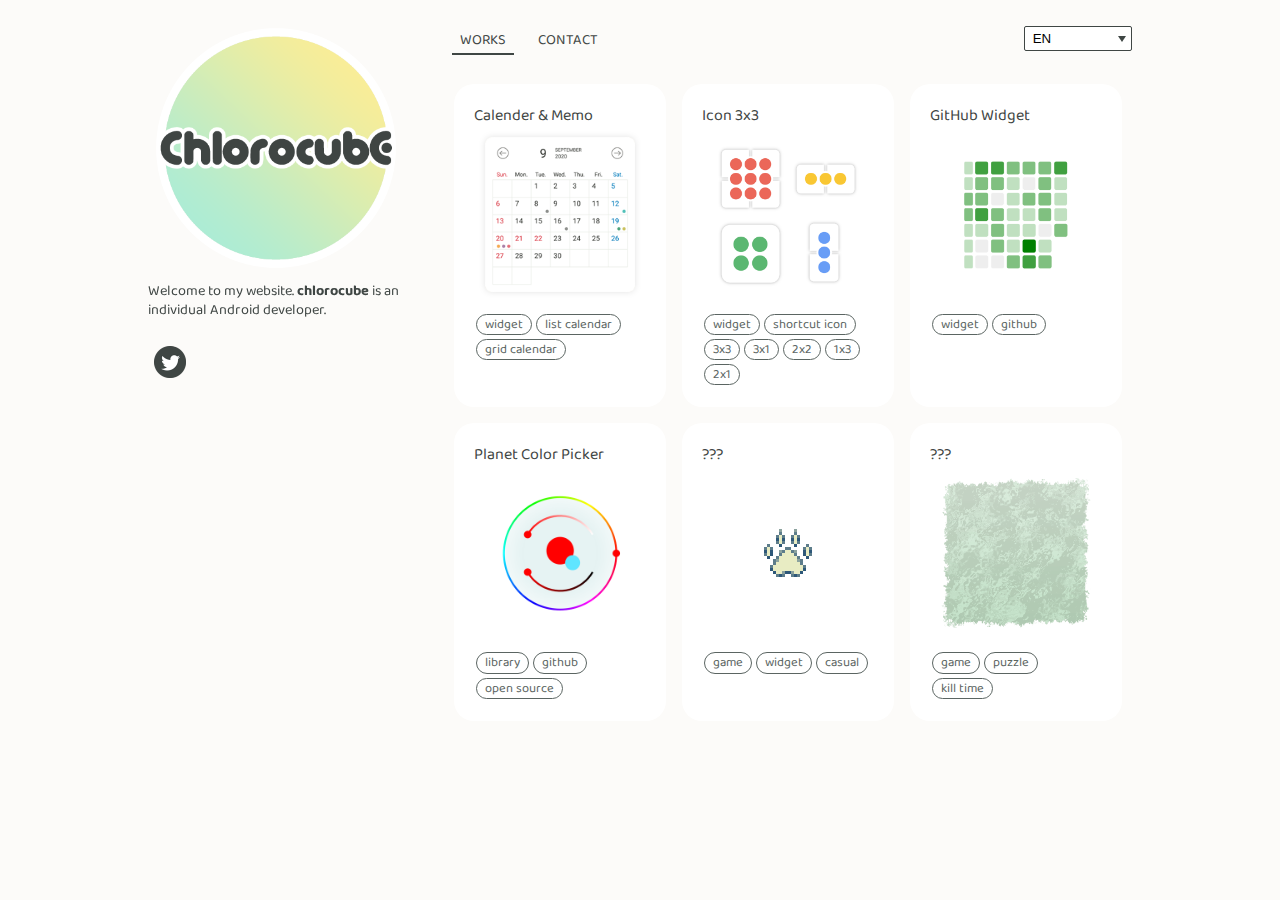
==== index.html @ 5c236d98 "[update] index.html, js" ====
<!DOCTYPE HTML>
<html>

<head>
    <meta http-equiv="content-type" content="text/html; charset=utf-8">
    <meta http-equiv="content-style-type" content="text/css">
    <meta http-equiv="content-script-type" content="text/javascript">
    <meta name="viewport" content="width=device-width,initial-scale=1">
    <meta name="author" content="chlorocube">
    <link rel="stylesheet" href="css/slick.css">
    <link rel="stylesheet" href="css/slick-theme.css">
    <link rel="stylesheet" href="css/common.css">
    <title>chlorocube</title>
</head>

<body>
    <div id="root">
        <header>
            <img id="logo" src="img/logo_green.png" alt="chlorocube">
            <p id="introduction"><noscript>Please enable JavaScript. It looks like your JavaScript is
                    disabled.</noscript></p>
            <p></p>
            <br>
            <a href="https://twitter.com/chlorocube"><img class="common-sns-icon" src="img/twitter.png"></a>
        </header>
        <div id="contents">
            <nav>
                <div id="menu">
                    <div tabindex="0" onclick="clickMenu(0)">
                        <p>WORKS</p>
                    </div>
                    <div tabindex="0" onclick="clickMenu(1)">
                        <p>CONTACT</p>
                    </div>
                </div>
                <div id="select-lang">
                    <select required>
                        <option value="0">&nbsp;EN</option>
                        <option value="1">&nbsp;JP</option>
                    </select>
                </div>
            </nav>
            <br>
            <div id="contents-header">
                <div class="common-button-close" onclick="clickMenu(0)">
                    <img src="img/close-button.png">
                </div>
                <p class="title"></p>
            </div>
            <div class="contents-main" id="works">
                <div class="contents-app" onclick="clickAppMenu(0)">
                    <div class="thumbnail">
                        <img class="shadow" src="img/calendar_memo_white_204.png">
                        <img src="img/calendar_memo_black_204.png">
                    </div>
                </div>
                <div class="contents-app" onclick="clickAppMenu(1)">
                    <div class="thumbnail">
                        <img src="img/icon3x3.png">
                    </div>
                </div>
                <div class="contents-app" onclick="clickAppMenu(2)">
                    <div class="thumbnail">
                        <img src="img/contributions.png">
                    </div>
                </div>
                <div class="contents-app" onclick="clickAppMenu(3)">
                    <div class="thumbnail">
                        <img src="img/red.png">
                        <img src="img/blue.png">
                    </div>
                </div>
                <div class="contents-app under-development">
                    <div class="thumbnail">
                        <img src="img/step.png">
                    </div>
                </div>
                <div class="contents-app under-development">
                    <div class="thumbnail">
                        <div id="snow"></div>
                    </div>
                </div>
            </div>
            <div class="contents-main" id="contact">
                <div id="mail">
                    <img src="img/mail.png">
                    <div>
                        <p>chlorocube@gmail.com</p>
                    </div>
                </div>
                <br>
                <p></p>
                <p>* I always read every email.</p>
                <p>* Please note that I may not be able to reply depending on the content of email.</p>
            </div>
            <div class="contents-app-page">
                <div id="calendar-and-memo">
                    <div>
                        <p class="label">WHITE ver.</p>
                        <div class="thumbnail">
                            <div><img class="shadow" src="img/calendar_memo_white_204.png"></div>
                            <div><img class="shadow" src="img/calendar_memo_white_list_204.png"></div>
                            <div><img class="shadow" src="img/calendar_memo_white_edit_204.png"></div>
                        </div>
                        <p class="description">* black text & light background</p>
                        <div class="guide">
                            <a
                                href="https://play.google.com/store/apps/details?id=jp.co.chlorocube.simpleschedulewidget">
                                <img class="common-google-play-badge" src="img/google-play-badge.png"
                                    alt="Get it on Google Play" />
                            </a>
                        </div>
                        <div class="feature-header">
                            <p>FEATURE...</p>
                        </div>
                        <div class="feature-contents-calendar">
                        </div>
                    </div>
                    <div>
                        <p class="label">or</p>
                    </div>
                    <div>
                        <p class="label">BLACK ver.</p>
                        <div class="thumbnail">
                            <div><img src="img/calendar_memo_black_204.png"></div>
                            <div><img src="img/calendar_memo_black_list_204.png"></div>
                            <div><img src="img/calendar_memo_black_edit_204.png"></div>
                        </div>
                        <p class="description">* white text & dark background</p>
                        <div class="guide">
                            <button class="common-button" onclick="downloadCanedarAndMemoBlack()">DOWNLOAD
                                APK</button>
                        </div>
                    </div>
                </div>
                <div id="calendar-and-memo">
                    <div>
                        <div class="update-history-header">
                            <p>UPDATE HISTORY...</p>
                        </div>
                        <div class="update-history-contents">
                        </div>
                    </div>
                    <div></div>
                    <div>
                        <div class="update-history-header">
                            <p>UPDATE HISTORY...</p>
                        </div>
                        <div class="update-history-contents">
                        </div>
                    </div>
                </div>
            </div>
            <div class="contents-app-page">
                <div id="icon3x3">
                    <p>writing...</p>
                    <div class="guide">
                        <a href="https://play.google.com/store/apps/details?id=jp.co.chlorocube.icon3x3space2x2">
                            <img class="common-google-play-badge" src="img/google-play-badge.png"
                                alt="Get it on Google Play" />
                        </a>
                    </div>
                </div>
            </div>
            <div class="contents-app-page">
                <div id="github-contributions">
                    <div><img src="img/github_widget.png"></div>
                    <br>
                    <div class="feature-contents">
                    </div>
                    <br>
                    <div class="guide">
                        <a href="https://play.google.com/store/apps/details?id=jp.co.chlorocube.githubcontributions">
                            <img class="common-google-play-badge" src="img/google-play-badge.png"
                                alt="Get it on Google Play" />
                        </a>
                    </div>
                </div>
            </div>
            <div class="contents-app-page">
                <div id="planet-color-picker">
                    <p>Color picker library for Android.</p>
                    <p>It's a simple, cool, cute and material-like design.</p>
                    <br>
                    <br>
                    <p class="label">Library</p>
                    <br>
                    <a href="https://github.com/chlorocube/PlanetColorPicker">github</a><br>
                    <br>
                    <br>
                    <p class="label">Demo App</p>
                    <div class="guide">
                        <a
                            href="https://play.google.com/store/apps/details?id=jp.co.chlorocube.planetcolorpickersample">
                            <img class="common-google-play-badge" src="img/google-play-badge.png"
                                alt="Get it on Google Play" />
                        </a>
                    </div>
                    <div class="update-history-header">
                        <p>UPDATE HISTORY...</p>
                    </div>
                    <div class="update-history-contents">
                    </div>
                </div>
            </div>
            <br>
            <div class="common-button-to-top">
                <p>top</p>
            </div>
        </div>
    </div>
</body>

<script src="https://ajax.googleapis.com/ajax/libs/jquery/3.4.1/jquery.min.js"></script>
<script src="js/slick.js"></script>
<script src="js/common.js"></script>
<script>
    initLanguage();
    generatePageWorks();
    generateIntroduction();
    generateStoreLink();
    clickMenu(0);
    startThumbnailFade();
    startThumbnailSnow();
    initToTopButton();
    generateDocuments();

    $('#select-lang').find('select').change(function () {
        selectLanguage = $('option:selected').val();
        generateIntroduction();
        generateStoreLink();
        generateDocuments();
    })
</script>

</html>
---- css/common.css ----
﻿@import url("https://fonts.googleapis.com/css?family=Baloo+2|Caveat|Cabin+Sketch&display=swap");html{overflow-y:scroll}body{height:100%;font-family:'Baloo 2', 'Meiryo UI', 'ヒラギノ角ゴ Pro W3', 'ヒラギノ角ゴ W3', sans-serif;font-size:0.9rem;line-height:1.2rem;color:#3f4644;background:#fcfbf9}a{color:#5b6562;font-size:1rem}a:hover{color:#59c7a6}*{margin:0;outline:none}::selection,::-moz-selection{color:#fff;background:#e2e0ca}.common-button{font-weight:bold;color:#3f4644;background:#fff;border:1px solid #3f4644;border-radius:24px;padding:11px 16px;margin-bottom:8px}.common-button:hover{cursor:pointer;transform:translateY(-1px)}.common-button-close{display:flex;align-items:center;width:42px;height:42px;border-radius:50%;background:#fff}.common-button-close img{width:42px}.common-button-close:hover{cursor:pointer;transform:translateY(-1px)}.common-button-to-top{position:fixed;width:42px;height:42px;right:24px;bottom:24px;background-color:rgba(255,255,255,0.7);border:1px solid #3f4644;border-radius:50%}.common-button-to-top p{position:absolute;top:50%;left:50%;transform:translate(-50%, -50%)}.common-button-to-top:hover{cursor:pointer;transform:translateY(-1px)}.common-google-play-badge{position:relative;width:150px}.common-google-play-badge:hover{transform:translateY(-1px)}.common-sns-icon{position:relative;width:32px;padding:6px}.common-sns-icon:hover{transform:translateY(-1px)}#logo{position:relative;width:256px}@media screen and (min-width: 1024px){#root{width:1024px;margin:0 auto;display:flex}header{position:fixed;width:256px;padding:20px}#contents{position:relative;left:296px;width:728px;padding:20px;box-sizing:border-box}}@media screen and (max-width: 1023px){#root{width:728px;margin:0 auto}header{width:728px;padding:20px;box-sizing:border-box}#contents{position:relative;width:728px;padding:20px;box-sizing:border-box}}@media screen and (max-width: 727px){#root{width:inherit;margin:0 auto}header{width:inherit;padding:20px;box-sizing:border-box}header #logo{width:192px}#contents{position:relative;width:inherit;padding:20px;box-sizing:border-box}}nav{display:flex;justify-content:space-between}#contents-header{display:flex;align-items:center;padding-bottom:8px}#contents-header .title{font-size:1rem;padding-left:16px}#menu{display:flex;align-items:center}#menu div{margin:8px;padding:3px 8px;border-bottom:2px solid transparent}#menu div:hover{cursor:pointer;border-bottom:2px dotted #3f4644}#menu .menu-selected{cursor:default !important;border-bottom:2px solid #3f4644 !important}#select-lang{position:relative;top:6px;width:108px}#select-lang select{width:100%;padding:4px;background:#fff;border:1px solid #3f4644;border-radius:2px;-webkit-appearance:none;appearance:none}#select-lang::after{position:absolute;top:10px;right:6px;width:0;height:0;content:"";border-left:4px solid transparent;border-right:4px solid transparent;border-top:6px solid #3f4644;pointer-events:none}.contents-main{margin:2px}#works{display:flex;flex-wrap:wrap}#contact{background:#fff;border-radius:20px;padding:32px 20px}#contact #mail{display:flex;align-items:center}#contact #mail img{padding-right:4px}.contents-app{width:172px;background:#fff;border-radius:20px;margin:0px 8px 16px 8px;padding:20px}.contents-app:hover{cursor:pointer;transform:translateY(-1px)}.contents-app p{font-size:1rem;padding:2px 0 6px 0}.under-development{cursor:default !important;transform:none !important}.contents-app img{position:absolute;width:inherit}.contents-app .thumbnail{display:flex;align-items:center;position:relative;width:150px;height:150px;margin:auto;padding:8px 0}.contents-app .shadow{filter:drop-shadow(0 0 3px #e2e2e2)}.contents-app .keyword{display:flex;flex-wrap:wrap;padding:14px 0 0 0}.contents-app .keyword span{margin:2px;padding:0 8px;font-size:0.8rem;color:#5b6562;border:1px solid #5b6562;border-radius:12px}.slick-dots li{max-width:14px;margin:0}#calendar-and-memo{display:grid;grid-template-columns:4fr 1fr 4fr;min-width:540px;background:#fff;border-radius:20px 20px 0 0;padding:32px 12px 10px 12px}#calendar-and-memo:nth-child(2){border-radius:0 0 20px 20px}#calendar-and-memo p.label{font-size:1.5rem;font-family:'Caveat', cursive;text-align:center;padding-bottom:4px}#calendar-and-memo p.description{font-size:1.1rem;font-family:'Caveat', cursive;text-align:center;padding-top:28px}#calendar-and-memo .thumbnail{position:relative;width:224px;height:216px;margin:8px auto}#calendar-and-memo .thumbnail img{margin-top:6px;margin-left:10px}#calendar-and-memo .shadow{filter:drop-shadow(0 0 3px #e2e2e2)}#calendar-and-memo .guide{display:flex;align-items:center;justify-content:center;width:inherit;height:120px}.update-history-header,.feature-header{border-left:3px solid #7f8b88;font-size:0.8rem;padding:4px 0 2px 8px;margin-bottom:2px}.update-history-contents{font-size:0.8rem;padding:8px}.feature-contents-calendar{font-size:0.9rem;padding:8px;line-height:1.4rem;width:200%}.feature-contents{font-size:0.9rem;padding:8px;line-height:1.4rem}#icon3x3,#github-contributions,#planet-color-picker{background:#fff;border-radius:20px;padding:32px 20px}#planet-color-picker .label{font-size:1.4rem;font-family:'Cabin Sketch', cursive;padding:10px 0}#snow{background:url("../img/cold.png");background-size:cover;position:relative;width:inherit;height:inherit}#snow div{animation-fill-mode:forwards;animation-iteration-count:infinite;animation-name:Drop;animation-timing-function:linear;opacity:0;transform-origin:0px 0px;background:url("../img/snow01.png");background-size:cover;display:block;position:absolute;width:12px;height:12px}#snow div:nth-child(1),#snow div:nth-child(2),#snow div:nth-child(5),#snow div:nth-child(8){background:url("../img/snow02.png");background-size:cover}#snow div:nth-child(1){animation-duration:2.4s;left:2%}#snow div:nth-child(9){animation-delay:1.3s;animation-duration:2.5s;left:10%}#snow div:nth-child(2){animation-delay:0.3s;animation-duration:2.7s;left:19%}#snow div:nth-child(3){animation-delay:0.5s;animation-duration:2.9s;left:28%}#snow div:nth-child(4){animation-delay:0s;animation-duration:2.6s;left:38%}#snow div:nth-child(5){animation-delay:1s;animation-duration:2.6s;left:50%}#snow div:nth-child(6){animation-delay:1.2s;animation-duration:2.2s;left:60%}#snow div:nth-child(7){animation-delay:1.2s;animation-duration:2.7s;left:70%}#snow div:nth-child(8){animation-delay:1.4s;animation-duration:2.9s;left:89%}@keyframes Drop{0%{opacity:0;transform:translateY(0px)}50%{opacity:1;transform:translateY(50px)}100%{opacity:0.3;transform:translateY(120px)}}.pp-label{font-size:1.1rem;margin:24px 36px;padding-bottom:4px;border-bottom:2px dotted #ccc}.pp-frame{margin:24px 36px}.pp-frame a{color:#5b6562}
/*# sourceMappingURL=common.css.map */
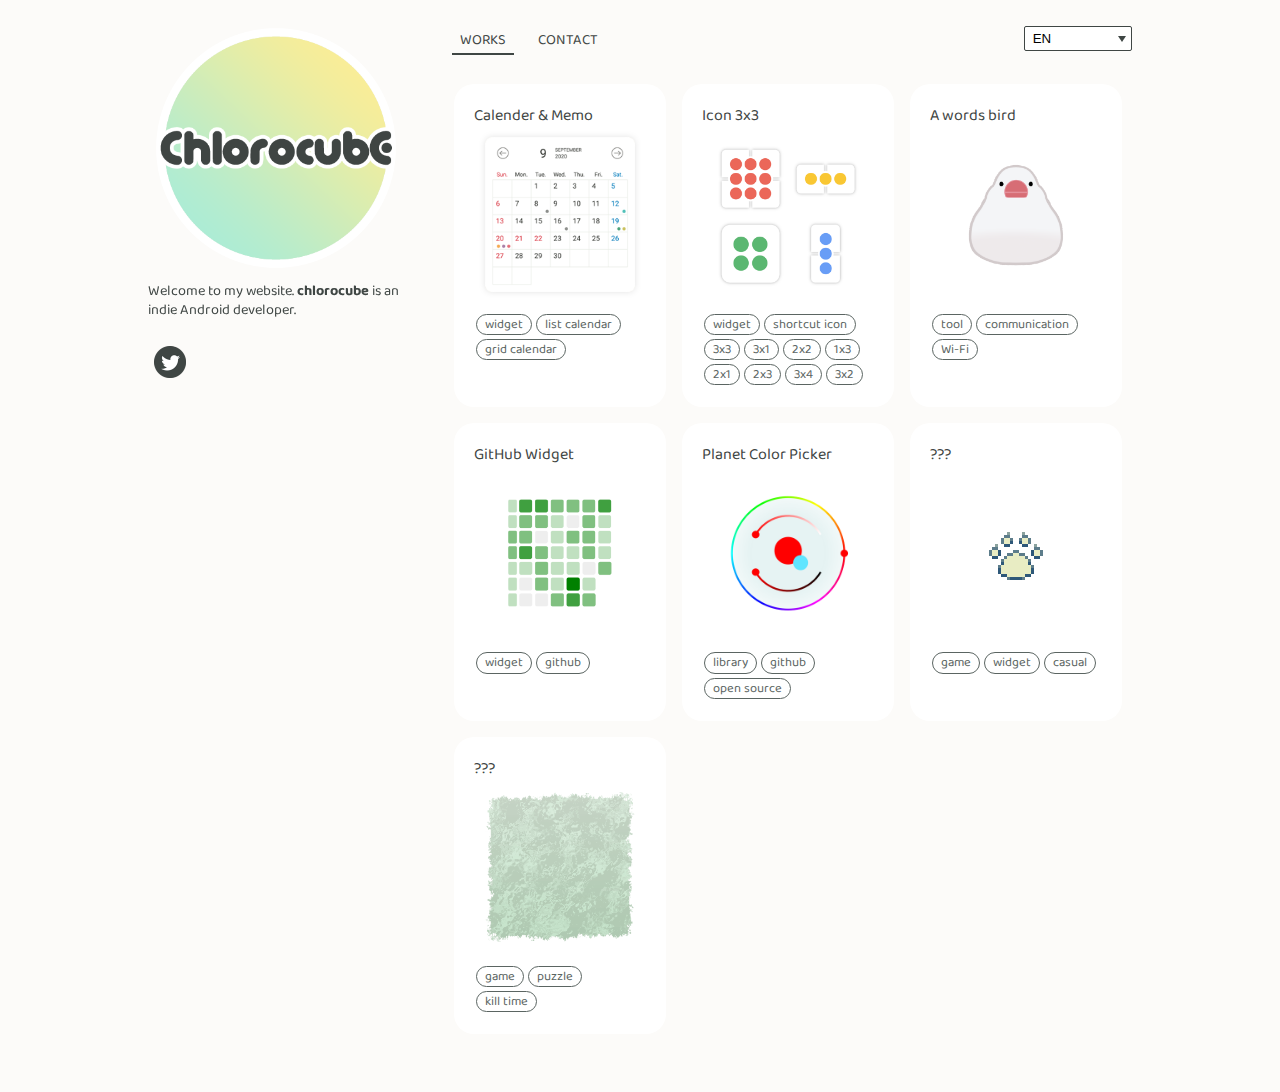
==== commit e5e23b26: "[update] js" ====
--- a/index.html
+++ b/index.html
@@ -61,10 +61,16 @@
                 </div>
                 <div class="contents-app" onclick="clickAppMenu(2)">
                     <div class="thumbnail">
+                        <img src="img/finch_front.png">
+                        <img src="img/finch_lean.png">
+                    </div>
+                </div>
+                <div class="contents-app" onclick="clickAppMenu(3)">
+                    <div class="thumbnail">
                         <img src="img/contributions.png">
                     </div>
                 </div>
-                <div class="contents-app" onclick="clickAppMenu(3)">
+                <div class="contents-app" onclick="clickAppMenu(4)">
                     <div class="thumbnail">
                         <img src="img/red.png">
                         <img src="img/blue.png">
@@ -156,6 +162,17 @@
                     <p>writing...</p>
                     <div class="guide">
                         <a href="https://play.google.com/store/apps/details?id=jp.co.chlorocube.icon3x3space2x2">
+                            <img class="common-google-play-badge" src="img/google-play-badge.png"
+                                alt="Get it on Google Play" />
+                        </a>
+                    </div>
+                </div>
+            </div>
+            <div class="contents-app-page">
+                <div id="a-words-bird">
+                    <p>writing...</p>
+                    <div class="guide">
+                        <a href="https://play.google.com/store/apps/details?id=jp.co.chlorocube.miol">
                             <img class="common-google-play-badge" src="img/google-play-badge.png"
                                 alt="Get it on Google Play" />
                         </a>
@@ -227,6 +244,7 @@
 
     $('#select-lang').find('select').change(function () {
         selectLanguage = $('option:selected').val();
+        regeneratePageWorks();
         generateIntroduction();
         generateStoreLink();
         generateDocuments();
--- a/css/common.css
+++ b/css/common.css
@@ -1,2 +1 @@
-﻿@import url("https://fonts.googleapis.com/css?family=Baloo+2|Caveat|Cabin+Sketch&display=swap");html{overflow-y:scroll}body{height:100%;font-family:'Baloo 2', 'Meiryo UI', 'ヒラギノ角ゴ Pro W3', 'ヒラギノ角ゴ W3', sans-serif;font-size:0.9rem;line-height:1.2rem;color:#3f4644;background:#fcfbf9}a{color:#5b6562;font-size:1rem}a:hover{color:#59c7a6}*{margin:0;outline:none}::selection,::-moz-selection{color:#fff;background:#e2e0ca}.common-button{font-weight:bold;color:#3f4644;background:#fff;border:1px solid #3f4644;border-radius:24px;padding:11px 16px;margin-bottom:8px}.common-button:hover{cursor:pointer;transform:translateY(-1px)}.common-button-close{display:flex;align-items:center;width:42px;height:42px;border-radius:50%;background:#fff}.common-button-close img{width:42px}.common-button-close:hover{cursor:pointer;transform:translateY(-1px)}.common-button-to-top{position:fixed;width:42px;height:42px;right:24px;bottom:24px;background-color:rgba(255,255,255,0.7);border:1px solid #3f4644;border-radius:50%}.common-button-to-top p{position:absolute;top:50%;left:50%;transform:translate(-50%, -50%)}.common-button-to-top:hover{cursor:pointer;transform:translateY(-1px)}.common-google-play-badge{position:relative;width:150px}.common-google-play-badge:hover{transform:translateY(-1px)}.common-sns-icon{position:relative;width:32px;padding:6px}.common-sns-icon:hover{transform:translateY(-1px)}#logo{position:relative;width:256px}@media screen and (min-width: 1024px){#root{width:1024px;margin:0 auto;display:flex}header{position:fixed;width:256px;padding:20px}#contents{position:relative;left:296px;width:728px;padding:20px;box-sizing:border-box}}@media screen and (max-width: 1023px){#root{width:728px;margin:0 auto}header{width:728px;padding:20px;box-sizing:border-box}#contents{position:relative;width:728px;padding:20px;box-sizing:border-box}}@media screen and (max-width: 727px){#root{width:inherit;margin:0 auto}header{width:inherit;padding:20px;box-sizing:border-box}header #logo{width:192px}#contents{position:relative;width:inherit;padding:20px;box-sizing:border-box}}nav{display:flex;justify-content:space-between}#contents-header{display:flex;align-items:center;padding-bottom:8px}#contents-header .title{font-size:1rem;padding-left:16px}#menu{display:flex;align-items:center}#menu div{margin:8px;padding:3px 8px;border-bottom:2px solid transparent}#menu div:hover{cursor:pointer;border-bottom:2px dotted #3f4644}#menu .menu-selected{cursor:default !important;border-bottom:2px solid #3f4644 !important}#select-lang{position:relative;top:6px;width:108px}#select-lang select{width:100%;padding:4px;background:#fff;border:1px solid #3f4644;border-radius:2px;-webkit-appearance:none;appearance:none}#select-lang::after{position:absolute;top:10px;right:6px;width:0;height:0;content:"";border-left:4px solid transparent;border-right:4px solid transparent;border-top:6px solid #3f4644;pointer-events:none}.contents-main{margin:2px}#works{display:flex;flex-wrap:wrap}#contact{background:#fff;border-radius:20px;padding:32px 20px}#contact #mail{display:flex;align-items:center}#contact #mail img{padding-right:4px}.contents-app{width:172px;background:#fff;border-radius:20px;margin:0px 8px 16px 8px;padding:20px}.contents-app:hover{cursor:pointer;transform:translateY(-1px)}.contents-app p{font-size:1rem;padding:2px 0 6px 0}.under-development{cursor:default !important;transform:none !important}.contents-app img{position:absolute;width:inherit}.contents-app .thumbnail{display:flex;align-items:center;position:relative;width:150px;height:150px;margin:auto;padding:8px 0}.contents-app .shadow{filter:drop-shadow(0 0 3px #e2e2e2)}.contents-app .keyword{display:flex;flex-wrap:wrap;padding:14px 0 0 0}.contents-app .keyword span{margin:2px;padding:0 8px;font-size:0.8rem;color:#5b6562;border:1px solid #5b6562;border-radius:12px}.slick-dots li{max-width:14px;margin:0}#calendar-and-memo{display:grid;grid-template-columns:4fr 1fr 4fr;min-width:540px;background:#fff;border-radius:20px 20px 0 0;padding:32px 12px 10px 12px}#calendar-and-memo:nth-child(2){border-radius:0 0 20px 20px}#calendar-and-memo p.label{font-size:1.5rem;font-family:'Caveat', cursive;text-align:center;padding-bottom:4px}#calendar-and-memo p.description{font-size:1.1rem;font-family:'Caveat', cursive;text-align:center;padding-top:28px}#calendar-and-memo .thumbnail{position:relative;width:224px;height:216px;margin:8px auto}#calendar-and-memo .thumbnail img{margin-top:6px;margin-left:10px}#calendar-and-memo .shadow{filter:drop-shadow(0 0 3px #e2e2e2)}#calendar-and-memo .guide{display:flex;align-items:center;justify-content:center;width:inherit;height:120px}.update-history-header,.feature-header{border-left:3px solid #7f8b88;font-size:0.8rem;padding:4px 0 2px 8px;margin-bottom:2px}.update-history-contents{font-size:0.8rem;padding:8px}.feature-contents-calendar{font-size:0.9rem;padding:8px;line-height:1.4rem;width:200%}.feature-contents{font-size:0.9rem;padding:8px;line-height:1.4rem}#icon3x3,#github-contributions,#planet-color-picker{background:#fff;border-radius:20px;padding:32px 20px}#planet-color-picker .label{font-size:1.4rem;font-family:'Cabin Sketch', cursive;padding:10px 0}#snow{background:url("../img/cold.png");background-size:cover;position:relative;width:inherit;height:inherit}#snow div{animation-fill-mode:forwards;animation-iteration-count:infinite;animation-name:Drop;animation-timing-function:linear;opacity:0;transform-origin:0px 0px;background:url("../img/snow01.png");background-size:cover;display:block;position:absolute;width:12px;height:12px}#snow div:nth-child(1),#snow div:nth-child(2),#snow div:nth-child(5),#snow div:nth-child(8){background:url("../img/snow02.png");background-size:cover}#snow div:nth-child(1){animation-duration:2.4s;left:2%}#snow div:nth-child(9){animation-delay:1.3s;animation-duration:2.5s;left:10%}#snow div:nth-child(2){animation-delay:0.3s;animation-duration:2.7s;left:19%}#snow div:nth-child(3){animation-delay:0.5s;animation-duration:2.9s;left:28%}#snow div:nth-child(4){animation-delay:0s;animation-duration:2.6s;left:38%}#snow div:nth-child(5){animation-delay:1s;animation-duration:2.6s;left:50%}#snow div:nth-child(6){animation-delay:1.2s;animation-duration:2.2s;left:60%}#snow div:nth-child(7){animation-delay:1.2s;animation-duration:2.7s;left:70%}#snow div:nth-child(8){animation-delay:1.4s;animation-duration:2.9s;left:89%}@keyframes Drop{0%{opacity:0;transform:translateY(0px)}50%{opacity:1;transform:translateY(50px)}100%{opacity:0.3;transform:translateY(120px)}}.pp-label{font-size:1.1rem;margin:24px 36px;padding-bottom:4px;border-bottom:2px dotted #ccc}.pp-frame{margin:24px 36px}.pp-frame a{color:#5b6562}
-/*# sourceMappingURL=common.css.map */
+﻿@import url("https://fonts.googleapis.com/css?family=Baloo+2|Caveat|Cabin+Sketch&display=swap");html{overflow-y:scroll}body{height:100%;font-family:'Baloo 2', 'Meiryo UI', 'ヒラギノ角ゴ Pro W3', 'ヒラギノ角ゴ W3', sans-serif;font-size:0.9rem;line-height:1.2rem;color:#3f4644;background:#fcfbf9}a{color:#5b6562;font-size:1rem}a:hover{color:#59c7a6}*{margin:0;outline:none}::selection,::-moz-selection{color:#fff;background:#e2e0ca}.common-button{font-weight:bold;color:#3f4644;background:#fff;border:1px solid #3f4644;border-radius:24px;padding:11px 16px;margin-bottom:8px}.common-button:hover{cursor:pointer;transform:translateY(-1px)}.common-button-close{display:flex;align-items:center;width:42px;height:42px;border-radius:50%;background:#fff}.common-button-close img{width:42px}.common-button-close:hover{cursor:pointer;transform:translateY(-1px)}.common-button-to-top{position:fixed;width:42px;height:42px;right:24px;bottom:24px;background-color:rgba(255,255,255,0.7);border:1px solid #3f4644;border-radius:50%}.common-button-to-top p{position:absolute;top:50%;left:50%;transform:translate(-50%, -50%)}.common-button-to-top:hover{cursor:pointer;transform:translateY(-1px)}.common-google-play-badge{position:relative;width:150px}.common-google-play-badge:hover{transform:translateY(-1px)}.common-sns-icon{position:relative;width:32px;padding:6px}.common-sns-icon:hover{transform:translateY(-1px)}#logo{position:relative;width:256px}@media screen and (min-width: 1024px){#root{width:1024px;margin:0 auto;display:flex}header{position:fixed;width:256px;padding:20px}#contents{position:relative;left:296px;width:728px;padding:20px;box-sizing:border-box}}@media screen and (max-width: 1023px){#root{width:728px;margin:0 auto}header{width:728px;padding:20px;box-sizing:border-box}#contents{position:relative;width:728px;padding:20px;box-sizing:border-box}}@media screen and (max-width: 727px){#root{width:inherit;margin:0 auto}header{width:inherit;padding:20px;box-sizing:border-box}header #logo{width:192px}#contents{position:relative;width:inherit;padding:20px;box-sizing:border-box}}nav{display:flex;justify-content:space-between}#contents-header{display:flex;align-items:center;padding-bottom:8px}#contents-header .title{font-size:1rem;padding-left:16px}#menu{display:flex;align-items:center}#menu div{margin:8px;padding:3px 8px;border-bottom:2px solid transparent}#menu div:hover{cursor:pointer;border-bottom:2px dotted #3f4644}#menu .menu-selected{cursor:default !important;border-bottom:2px solid #3f4644 !important}#select-lang{position:relative;top:6px;width:108px}#select-lang select{width:100%;padding:4px;background:#fff;border:1px solid #3f4644;border-radius:2px;-webkit-appearance:none;appearance:none}#select-lang::after{position:absolute;top:10px;right:6px;width:0;height:0;content:"";border-left:4px solid transparent;border-right:4px solid transparent;border-top:6px solid #3f4644;pointer-events:none}.contents-main{margin:2px}#works{display:flex;flex-wrap:wrap}#contact{background:#fff;border-radius:20px;padding:32px 20px}#contact #mail{display:flex;align-items:center}#contact #mail img{padding-right:4px}.contents-app{width:172px;background:#fff;border-radius:20px;margin:0px 8px 16px 8px;padding:20px}.contents-app:hover{cursor:pointer;transform:translateY(-1px)}.contents-app p{font-size:1rem;padding:2px 0 6px 0}.under-development{cursor:default !important;transform:none !important}.contents-app img{position:absolute;width:inherit}.contents-app .thumbnail{display:flex;align-items:center;position:relative;width:150px;height:150px;margin:auto;padding:8px 0}.contents-app .shadow{filter:drop-shadow(0 0 3px #e2e2e2)}.contents-app .keyword{display:flex;flex-wrap:wrap;padding:14px 0 0 0}.contents-app .keyword span{margin:2px;padding:0 8px;font-size:0.8rem;color:#5b6562;border:1px solid #5b6562;border-radius:12px}.slick-dots li{max-width:14px;margin:0}#calendar-and-memo{display:grid;grid-template-columns:4fr 1fr 4fr;min-width:540px;background:#fff;border-radius:20px 20px 0 0;padding:32px 12px 10px 12px}#calendar-and-memo:nth-child(2){border-radius:0 0 20px 20px}#calendar-and-memo p.label{font-size:1.5rem;font-family:'Caveat', cursive;text-align:center;padding-bottom:4px}#calendar-and-memo p.description{font-size:1.1rem;font-family:'Caveat', cursive;text-align:center;padding-top:28px}#calendar-and-memo .thumbnail{position:relative;width:224px;height:216px;margin:8px auto}#calendar-and-memo .thumbnail img{margin-top:6px;margin-left:10px}#calendar-and-memo .shadow{filter:drop-shadow(0 0 3px #e2e2e2)}#calendar-and-memo .guide{display:flex;align-items:center;justify-content:center;width:inherit;height:120px}.update-history-header,.feature-header{border-left:3px solid #7f8b88;font-size:0.8rem;padding:4px 0 2px 8px;margin-bottom:2px}.update-history-contents{font-size:0.8rem;padding:8px}.feature-contents-calendar{font-size:0.9rem;padding:8px;line-height:1.4rem;width:200%}.feature-contents{font-size:0.9rem;padding:8px;line-height:1.4rem}#icon3x3,#a-words-bird,#github-contributions,#planet-color-picker{background:#fff;border-radius:20px;padding:32px 20px}#planet-color-picker .label{font-size:1.4rem;font-family:'Cabin Sketch', cursive;padding:10px 0}#snow{background:url("../img/cold.png");background-size:cover;position:relative;width:inherit;height:inherit}#snow div{animation-fill-mode:forwards;animation-iteration-count:infinite;animation-name:Drop;animation-timing-function:linear;opacity:0;transform-origin:0px 0px;background:url("../img/snow01.png");background-size:cover;display:block;position:absolute;width:12px;height:12px}#snow div:nth-child(1),#snow div:nth-child(2),#snow div:nth-child(5),#snow div:nth-child(8){background:url("../img/snow02.png");background-size:cover}#snow div:nth-child(1){animation-duration:2.4s;left:2%}#snow div:nth-child(9){animation-delay:1.3s;animation-duration:2.5s;left:10%}#snow div:nth-child(2){animation-delay:0.3s;animation-duration:2.7s;left:19%}#snow div:nth-child(3){animation-delay:0.5s;animation-duration:2.9s;left:28%}#snow div:nth-child(4){animation-delay:0s;animation-duration:2.6s;left:38%}#snow div:nth-child(5){animation-delay:1s;animation-duration:2.6s;left:50%}#snow div:nth-child(6){animation-delay:1.2s;animation-duration:2.2s;left:60%}#snow div:nth-child(7){animation-delay:1.2s;animation-duration:2.7s;left:70%}#snow div:nth-child(8){animation-delay:1.4s;animation-duration:2.9s;left:89%}@keyframes Drop{0%{opacity:0;transform:translateY(0px)}50%{opacity:1;transform:translateY(50px)}100%{opacity:0.3;transform:translateY(120px)}}.pp-label{font-size:1.1rem;margin:24px 36px;padding-bottom:4px;border-bottom:2px dotted #ccc}.pp-frame{margin:24px 36px}.pp-frame a{color:#5b6562}
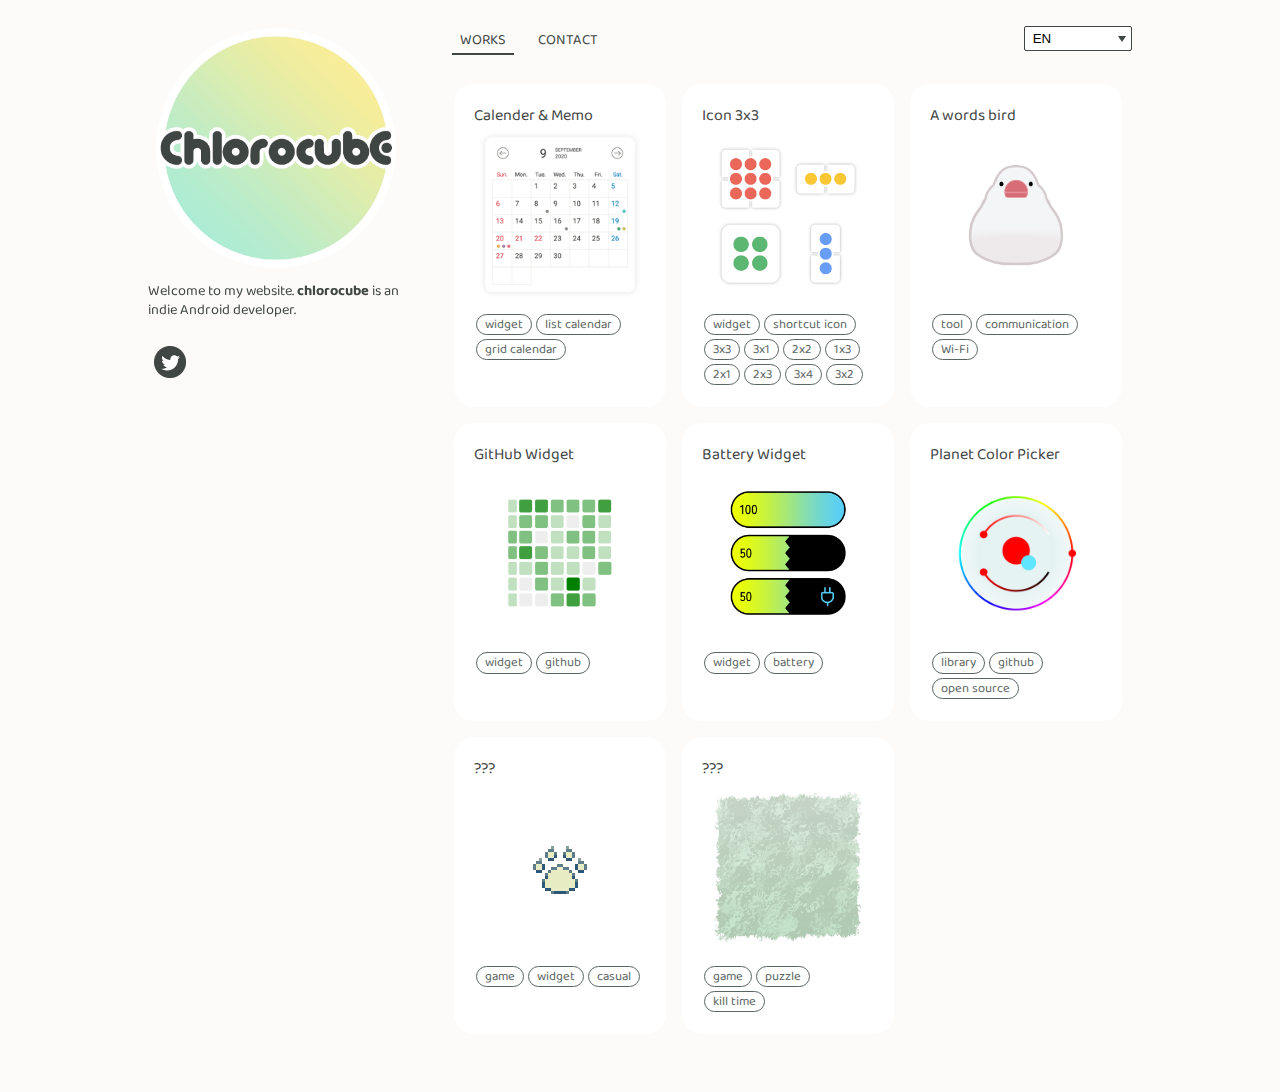
==== commit f33d815d: "[update] js" ====
--- a/index.html
+++ b/index.html
@@ -72,6 +72,11 @@
                 </div>
                 <div class="contents-app" onclick="clickAppMenu(4)">
                     <div class="thumbnail">
+                        <img src="img/battery_widget.png">
+                    </div>
+                </div>
+                <div class="contents-app" onclick="clickAppMenu(5)">
+                    <div class="thumbnail">
                         <img src="img/red.png">
                         <img src="img/blue.png">
                     </div>
@@ -134,7 +139,7 @@
                         </div>
                         <p class="description">* white text & dark background</p>
                         <div class="guide">
-                            <button class="common-button" onclick="downloadCanedarAndMemoBlack()">DOWNLOAD
+                            <button class="common-button-disable">DOWNLOAD
                                 APK</button>
                         </div>
                     </div>
@@ -188,6 +193,17 @@
                     <br>
                     <div class="guide">
                         <a href="https://play.google.com/store/apps/details?id=jp.co.chlorocube.githubcontributions">
+                            <img class="common-google-play-badge" src="img/google-play-badge.png"
+                                alt="Get it on Google Play" />
+                        </a>
+                    </div>
+                </div>
+            </div>
+            <div class="contents-app-page">
+                <div id="battery-widget">
+                    <p>writing...</p>
+                    <div class="guide">
+                        <a href="https://play.google.com/store/apps/details?id=jp.co.chlorocube.batterybarwidget">
                             <img class="common-google-play-badge" src="img/google-play-badge.png"
                                 alt="Get it on Google Play" />
                         </a>
--- a/css/common.css
+++ b/css/common.css
@@ -1 +1 @@
-﻿@import url("https://fonts.googleapis.com/css?family=Baloo+2|Caveat|Cabin+Sketch&display=swap");html{overflow-y:scroll}body{height:100%;font-family:'Baloo 2', 'Meiryo UI', 'ヒラギノ角ゴ Pro W3', 'ヒラギノ角ゴ W3', sans-serif;font-size:0.9rem;line-height:1.2rem;color:#3f4644;background:#fcfbf9}a{color:#5b6562;font-size:1rem}a:hover{color:#59c7a6}*{margin:0;outline:none}::selection,::-moz-selection{color:#fff;background:#e2e0ca}.common-button{font-weight:bold;color:#3f4644;background:#fff;border:1px solid #3f4644;border-radius:24px;padding:11px 16px;margin-bottom:8px}.common-button:hover{cursor:pointer;transform:translateY(-1px)}.common-button-close{display:flex;align-items:center;width:42px;height:42px;border-radius:50%;background:#fff}.common-button-close img{width:42px}.common-button-close:hover{cursor:pointer;transform:translateY(-1px)}.common-button-to-top{position:fixed;width:42px;height:42px;right:24px;bottom:24px;background-color:rgba(255,255,255,0.7);border:1px solid #3f4644;border-radius:50%}.common-button-to-top p{position:absolute;top:50%;left:50%;transform:translate(-50%, -50%)}.common-button-to-top:hover{cursor:pointer;transform:translateY(-1px)}.common-google-play-badge{position:relative;width:150px}.common-google-play-badge:hover{transform:translateY(-1px)}.common-sns-icon{position:relative;width:32px;padding:6px}.common-sns-icon:hover{transform:translateY(-1px)}#logo{position:relative;width:256px}@media screen and (min-width: 1024px){#root{width:1024px;margin:0 auto;display:flex}header{position:fixed;width:256px;padding:20px}#contents{position:relative;left:296px;width:728px;padding:20px;box-sizing:border-box}}@media screen and (max-width: 1023px){#root{width:728px;margin:0 auto}header{width:728px;padding:20px;box-sizing:border-box}#contents{position:relative;width:728px;padding:20px;box-sizing:border-box}}@media screen and (max-width: 727px){#root{width:inherit;margin:0 auto}header{width:inherit;padding:20px;box-sizing:border-box}header #logo{width:192px}#contents{position:relative;width:inherit;padding:20px;box-sizing:border-box}}nav{display:flex;justify-content:space-between}#contents-header{display:flex;align-items:center;padding-bottom:8px}#contents-header .title{font-size:1rem;padding-left:16px}#menu{display:flex;align-items:center}#menu div{margin:8px;padding:3px 8px;border-bottom:2px solid transparent}#menu div:hover{cursor:pointer;border-bottom:2px dotted #3f4644}#menu .menu-selected{cursor:default !important;border-bottom:2px solid #3f4644 !important}#select-lang{position:relative;top:6px;width:108px}#select-lang select{width:100%;padding:4px;background:#fff;border:1px solid #3f4644;border-radius:2px;-webkit-appearance:none;appearance:none}#select-lang::after{position:absolute;top:10px;right:6px;width:0;height:0;content:"";border-left:4px solid transparent;border-right:4px solid transparent;border-top:6px solid #3f4644;pointer-events:none}.contents-main{margin:2px}#works{display:flex;flex-wrap:wrap}#contact{background:#fff;border-radius:20px;padding:32px 20px}#contact #mail{display:flex;align-items:center}#contact #mail img{padding-right:4px}.contents-app{width:172px;background:#fff;border-radius:20px;margin:0px 8px 16px 8px;padding:20px}.contents-app:hover{cursor:pointer;transform:translateY(-1px)}.contents-app p{font-size:1rem;padding:2px 0 6px 0}.under-development{cursor:default !important;transform:none !important}.contents-app img{position:absolute;width:inherit}.contents-app .thumbnail{display:flex;align-items:center;position:relative;width:150px;height:150px;margin:auto;padding:8px 0}.contents-app .shadow{filter:drop-shadow(0 0 3px #e2e2e2)}.contents-app .keyword{display:flex;flex-wrap:wrap;padding:14px 0 0 0}.contents-app .keyword span{margin:2px;padding:0 8px;font-size:0.8rem;color:#5b6562;border:1px solid #5b6562;border-radius:12px}.slick-dots li{max-width:14px;margin:0}#calendar-and-memo{display:grid;grid-template-columns:4fr 1fr 4fr;min-width:540px;background:#fff;border-radius:20px 20px 0 0;padding:32px 12px 10px 12px}#calendar-and-memo:nth-child(2){border-radius:0 0 20px 20px}#calendar-and-memo p.label{font-size:1.5rem;font-family:'Caveat', cursive;text-align:center;padding-bottom:4px}#calendar-and-memo p.description{font-size:1.1rem;font-family:'Caveat', cursive;text-align:center;padding-top:28px}#calendar-and-memo .thumbnail{position:relative;width:224px;height:216px;margin:8px auto}#calendar-and-memo .thumbnail img{margin-top:6px;margin-left:10px}#calendar-and-memo .shadow{filter:drop-shadow(0 0 3px #e2e2e2)}#calendar-and-memo .guide{display:flex;align-items:center;justify-content:center;width:inherit;height:120px}.update-history-header,.feature-header{border-left:3px solid #7f8b88;font-size:0.8rem;padding:4px 0 2px 8px;margin-bottom:2px}.update-history-contents{font-size:0.8rem;padding:8px}.feature-contents-calendar{font-size:0.9rem;padding:8px;line-height:1.4rem;width:200%}.feature-contents{font-size:0.9rem;padding:8px;line-height:1.4rem}#icon3x3,#a-words-bird,#github-contributions,#planet-color-picker{background:#fff;border-radius:20px;padding:32px 20px}#planet-color-picker .label{font-size:1.4rem;font-family:'Cabin Sketch', cursive;padding:10px 0}#snow{background:url("../img/cold.png");background-size:cover;position:relative;width:inherit;height:inherit}#snow div{animation-fill-mode:forwards;animation-iteration-count:infinite;animation-name:Drop;animation-timing-function:linear;opacity:0;transform-origin:0px 0px;background:url("../img/snow01.png");background-size:cover;display:block;position:absolute;width:12px;height:12px}#snow div:nth-child(1),#snow div:nth-child(2),#snow div:nth-child(5),#snow div:nth-child(8){background:url("../img/snow02.png");background-size:cover}#snow div:nth-child(1){animation-duration:2.4s;left:2%}#snow div:nth-child(9){animation-delay:1.3s;animation-duration:2.5s;left:10%}#snow div:nth-child(2){animation-delay:0.3s;animation-duration:2.7s;left:19%}#snow div:nth-child(3){animation-delay:0.5s;animation-duration:2.9s;left:28%}#snow div:nth-child(4){animation-delay:0s;animation-duration:2.6s;left:38%}#snow div:nth-child(5){animation-delay:1s;animation-duration:2.6s;left:50%}#snow div:nth-child(6){animation-delay:1.2s;animation-duration:2.2s;left:60%}#snow div:nth-child(7){animation-delay:1.2s;animation-duration:2.7s;left:70%}#snow div:nth-child(8){animation-delay:1.4s;animation-duration:2.9s;left:89%}@keyframes Drop{0%{opacity:0;transform:translateY(0px)}50%{opacity:1;transform:translateY(50px)}100%{opacity:0.3;transform:translateY(120px)}}.pp-label{font-size:1.1rem;margin:24px 36px;padding-bottom:4px;border-bottom:2px dotted #ccc}.pp-frame{margin:24px 36px}.pp-frame a{color:#5b6562}
+﻿@import url("https://fonts.googleapis.com/css?family=Baloo+2|Caveat|Cabin+Sketch&display=swap");html{overflow-y:scroll}body{height:100%;font-family:'Baloo 2', 'Meiryo UI', 'ヒラギノ角ゴ Pro W3', 'ヒラギノ角ゴ W3', sans-serif;font-size:0.9rem;line-height:1.2rem;color:#3f4644;background:#fcfbf9}a{color:#5b6562;font-size:1rem}a:hover{color:#59c7a6}*{margin:0;outline:none}::selection,::-moz-selection{color:#fff;background:#e2e0ca}.common-button{font-weight:bold;color:#3f4644;background:#fff;border:1px solid #3f4644;border-radius:24px;padding:11px 16px;margin-bottom:8px}.common-button:hover{cursor:pointer;transform:translateY(-1px)}.common-button-disable{font-weight:bold;color:#c0c6c9;background:#fff;border:1px solid #c0c6c9;border-radius:24px;padding:11px 16px;margin-bottom:8px}.common-button-close{display:flex;align-items:center;width:42px;height:42px;border-radius:50%;background:#fff}.common-button-close img{width:42px}.common-button-close:hover{cursor:pointer;transform:translateY(-1px)}.common-button-to-top{position:fixed;width:42px;height:42px;right:24px;bottom:24px;background-color:rgba(255,255,255,0.7);border:1px solid #3f4644;border-radius:50%}.common-button-to-top p{position:absolute;top:50%;left:50%;transform:translate(-50%, -50%)}.common-button-to-top:hover{cursor:pointer;transform:translateY(-1px)}.common-google-play-badge{position:relative;width:150px}.common-google-play-badge:hover{transform:translateY(-1px)}.common-sns-icon{position:relative;width:32px;padding:6px}.common-sns-icon:hover{transform:translateY(-1px)}#logo{position:relative;width:256px}@media screen and (min-width: 1024px){#root{width:1024px;margin:0 auto;display:flex}header{position:fixed;width:256px;padding:20px}#contents{position:relative;left:296px;width:728px;padding:20px;box-sizing:border-box}}@media screen and (max-width: 1023px){#root{width:728px;margin:0 auto}header{width:728px;padding:20px;box-sizing:border-box}#contents{position:relative;width:728px;padding:20px;box-sizing:border-box}}@media screen and (max-width: 727px){#root{width:inherit;margin:0 auto}header{width:inherit;padding:20px;box-sizing:border-box}header #logo{width:192px}#contents{position:relative;width:inherit;padding:20px;box-sizing:border-box}}nav{display:flex;justify-content:space-between}#contents-header{display:flex;align-items:center;padding-bottom:8px}#contents-header .title{font-size:1rem;padding-left:16px}#menu{display:flex;align-items:center}#menu div{margin:8px;padding:3px 8px;border-bottom:2px solid transparent}#menu div:hover{cursor:pointer;border-bottom:2px dotted #3f4644}#menu .menu-selected{cursor:default !important;border-bottom:2px solid #3f4644 !important}#select-lang{position:relative;top:6px;width:108px}#select-lang select{width:100%;padding:4px;background:#fff;border:1px solid #3f4644;border-radius:2px;-webkit-appearance:none;appearance:none}#select-lang::after{position:absolute;top:10px;right:6px;width:0;height:0;content:"";border-left:4px solid transparent;border-right:4px solid transparent;border-top:6px solid #3f4644;pointer-events:none}.contents-main{margin:2px}#works{display:flex;flex-wrap:wrap}#contact{background:#fff;border-radius:20px;padding:32px 20px}#contact #mail{display:flex;align-items:center}#contact #mail img{padding-right:4px}.contents-app{width:172px;background:#fff;border-radius:20px;margin:0px 8px 16px 8px;padding:20px}.contents-app:hover{cursor:pointer;transform:translateY(-1px)}.contents-app p{font-size:1rem;padding:2px 0 6px 0}.under-development{cursor:default !important;transform:none !important}.contents-app img{position:absolute;width:inherit}.contents-app .thumbnail{display:flex;align-items:center;position:relative;width:150px;height:150px;margin:auto;padding:8px 0}.contents-app .shadow{filter:drop-shadow(0 0 3px #e2e2e2)}.contents-app .keyword{display:flex;flex-wrap:wrap;padding:14px 0 0 0}.contents-app .keyword span{margin:2px;padding:0 8px;font-size:0.8rem;color:#5b6562;border:1px solid #5b6562;border-radius:12px}.slick-dots li{max-width:14px;margin:0}#calendar-and-memo{display:grid;grid-template-columns:4fr 1fr 4fr;min-width:540px;background:#fff;border-radius:20px 20px 0 0;padding:32px 12px 10px 12px}#calendar-and-memo:nth-child(2){border-radius:0 0 20px 20px}#calendar-and-memo p.label{font-size:1.5rem;font-family:'Caveat', cursive;text-align:center;padding-bottom:4px}#calendar-and-memo p.description{font-size:1.1rem;font-family:'Caveat', cursive;text-align:center;padding-top:28px}#calendar-and-memo .thumbnail{position:relative;width:224px;height:216px;margin:8px auto}#calendar-and-memo .thumbnail img{margin-top:6px;margin-left:10px}#calendar-and-memo .shadow{filter:drop-shadow(0 0 3px #e2e2e2)}#calendar-and-memo .guide{display:flex;align-items:center;justify-content:center;width:inherit;height:120px}.update-history-header,.feature-header{border-left:3px solid #7f8b88;font-size:0.8rem;padding:4px 0 2px 8px;margin-bottom:2px}.update-history-contents{font-size:0.8rem;padding:8px}.feature-contents-calendar{font-size:0.9rem;padding:8px;line-height:1.4rem;width:200%}.feature-contents{font-size:0.9rem;padding:8px;line-height:1.4rem}#icon3x3,#a-words-bird,#github-contributions,#planet-color-picker{background:#fff;border-radius:20px;padding:32px 20px}#planet-color-picker .label{font-size:1.4rem;font-family:'Cabin Sketch', cursive;padding:10px 0}#snow{background:url("../img/cold.png");background-size:cover;position:relative;width:inherit;height:inherit}#snow div{animation-fill-mode:forwards;animation-iteration-count:infinite;animation-name:Drop;animation-timing-function:linear;opacity:0;transform-origin:0px 0px;background:url("../img/snow01.png");background-size:cover;display:block;position:absolute;width:12px;height:12px}#snow div:nth-child(1),#snow div:nth-child(2),#snow div:nth-child(5),#snow div:nth-child(8){background:url("../img/snow02.png");background-size:cover}#snow div:nth-child(1){animation-duration:2.4s;left:2%}#snow div:nth-child(9){animation-delay:1.3s;animation-duration:2.5s;left:10%}#snow div:nth-child(2){animation-delay:0.3s;animation-duration:2.7s;left:19%}#snow div:nth-child(3){animation-delay:0.5s;animation-duration:2.9s;left:28%}#snow div:nth-child(4){animation-delay:0s;animation-duration:2.6s;left:38%}#snow div:nth-child(5){animation-delay:1s;animation-duration:2.6s;left:50%}#snow div:nth-child(6){animation-delay:1.2s;animation-duration:2.2s;left:60%}#snow div:nth-child(7){animation-delay:1.2s;animation-duration:2.7s;left:70%}#snow div:nth-child(8){animation-delay:1.4s;animation-duration:2.9s;left:89%}@keyframes Drop{0%{opacity:0;transform:translateY(0px)}50%{opacity:1;transform:translateY(50px)}100%{opacity:0.3;transform:translateY(120px)}}.pp-label{font-size:1.1rem;margin:24px 36px;padding-bottom:4px;border-bottom:2px dotted #ccc}.pp-frame{margin:24px 36px}.pp-frame a{color:#5b6562}
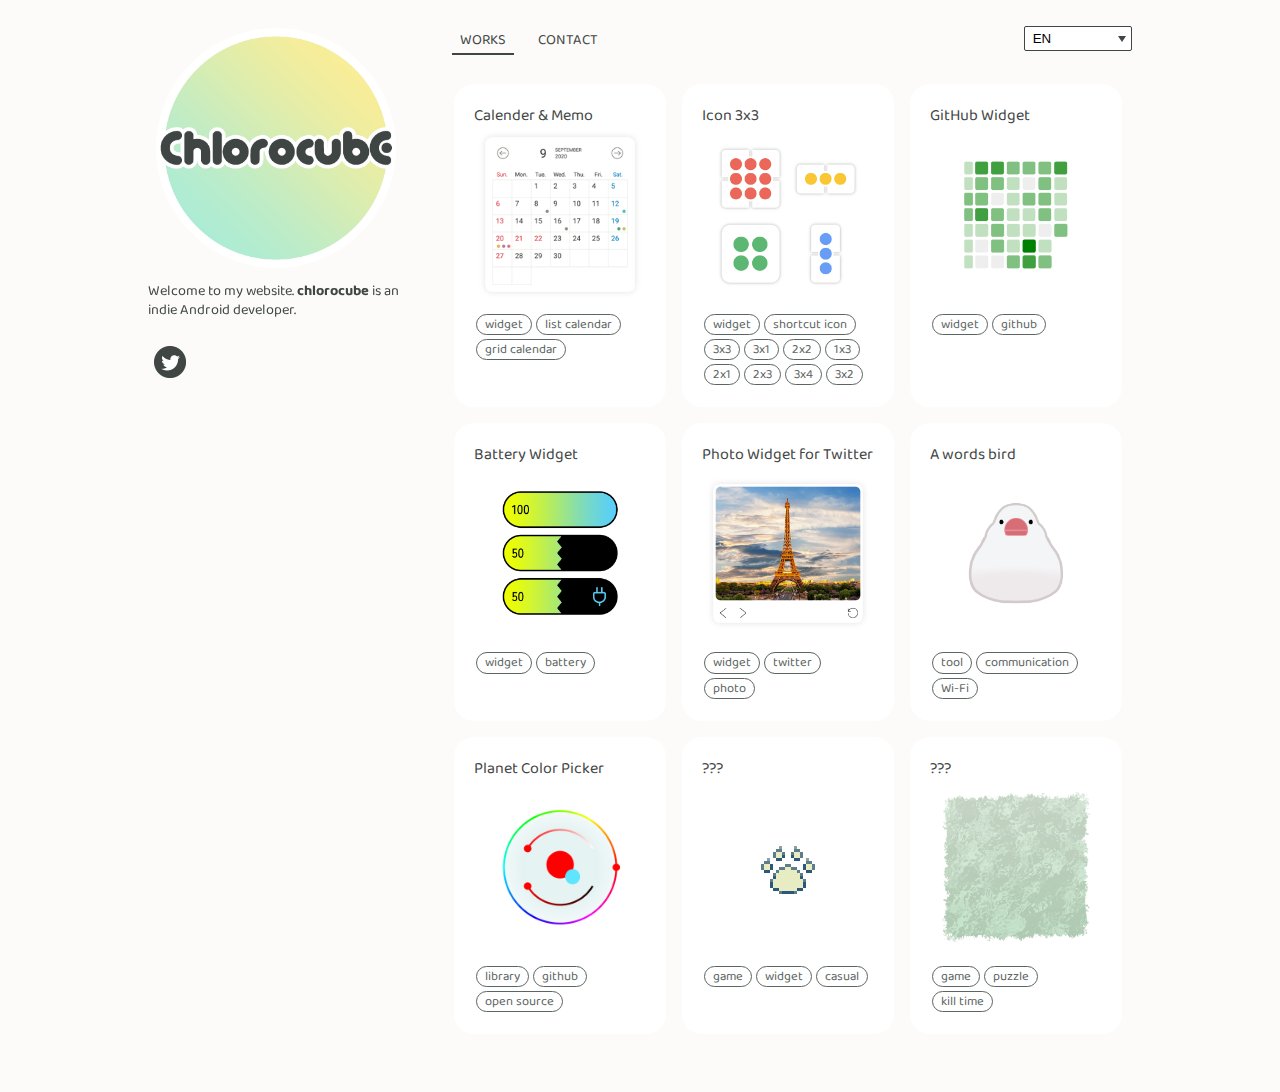
==== commit 853f1a21: "[update] index.html, js" ====
--- a/index.html
+++ b/index.html
@@ -61,21 +61,26 @@
                 </div>
                 <div class="contents-app" onclick="clickAppMenu(2)">
                     <div class="thumbnail">
+                        <img src="img/contributions.png">
+                    </div>
+                </div>
+                <div class="contents-app" onclick="clickAppMenu(3)">
+                    <div class="thumbnail">
+                        <img src="img/battery_widget.png">
+                    </div>
+                </div>
+                <div class="contents-app" onclick="clickAppMenu(4)">
+                    <div class="thumbnail">
+                        <img class="shadow" src="img/photo_widget.png">
+                    </div>
+                </div>
+                <div class="contents-app" onclick="clickAppMenu(5)">
+                    <div class="thumbnail">
                         <img src="img/finch_front.png">
                         <img src="img/finch_lean.png">
                     </div>
                 </div>
-                <div class="contents-app" onclick="clickAppMenu(3)">
-                    <div class="thumbnail">
-                        <img src="img/contributions.png">
-                    </div>
-                </div>
-                <div class="contents-app" onclick="clickAppMenu(4)">
-                    <div class="thumbnail">
-                        <img src="img/battery_widget.png">
-                    </div>
-                </div>
-                <div class="contents-app" onclick="clickAppMenu(5)">
+                <div class="contents-app" onclick="clickAppMenu(6)">
                     <div class="thumbnail">
                         <img src="img/red.png">
                         <img src="img/blue.png">
@@ -174,17 +179,6 @@
                 </div>
             </div>
             <div class="contents-app-page">
-                <div id="a-words-bird">
-                    <p>writing...</p>
-                    <div class="guide">
-                        <a href="https://play.google.com/store/apps/details?id=jp.co.chlorocube.miol">
-                            <img class="common-google-play-badge" src="img/google-play-badge.png"
-                                alt="Get it on Google Play" />
-                        </a>
-                    </div>
-                </div>
-            </div>
-            <div class="contents-app-page">
                 <div id="github-contributions">
                     <div><img src="img/github_widget.png"></div>
                     <br>
@@ -204,6 +198,28 @@
                     <p>writing...</p>
                     <div class="guide">
                         <a href="https://play.google.com/store/apps/details?id=jp.co.chlorocube.batterybarwidget">
+                            <img class="common-google-play-badge" src="img/google-play-badge.png"
+                                alt="Get it on Google Play" />
+                        </a>
+                    </div>
+                </div>
+            </div>
+            <div class="contents-app-page">
+                <div id="photo-widget-for-twitter">
+                    <p>writing...</p>
+                    <div class="guide">
+                        <a href="https://play.google.com/store/apps/details?id=jp.co.chlorocube.twitmediawidget">
+                            <img class="common-google-play-badge" src="img/google-play-badge.png"
+                                alt="Get it on Google Play" />
+                        </a>
+                    </div>
+                </div>
+            </div>
+            <div class="contents-app-page">
+                <div id="a-words-bird">
+                    <p>writing...</p>
+                    <div class="guide">
+                        <a href="https://play.google.com/store/apps/details?id=jp.co.chlorocube.miol">
                             <img class="common-google-play-badge" src="img/google-play-badge.png"
                                 alt="Get it on Google Play" />
                         </a>
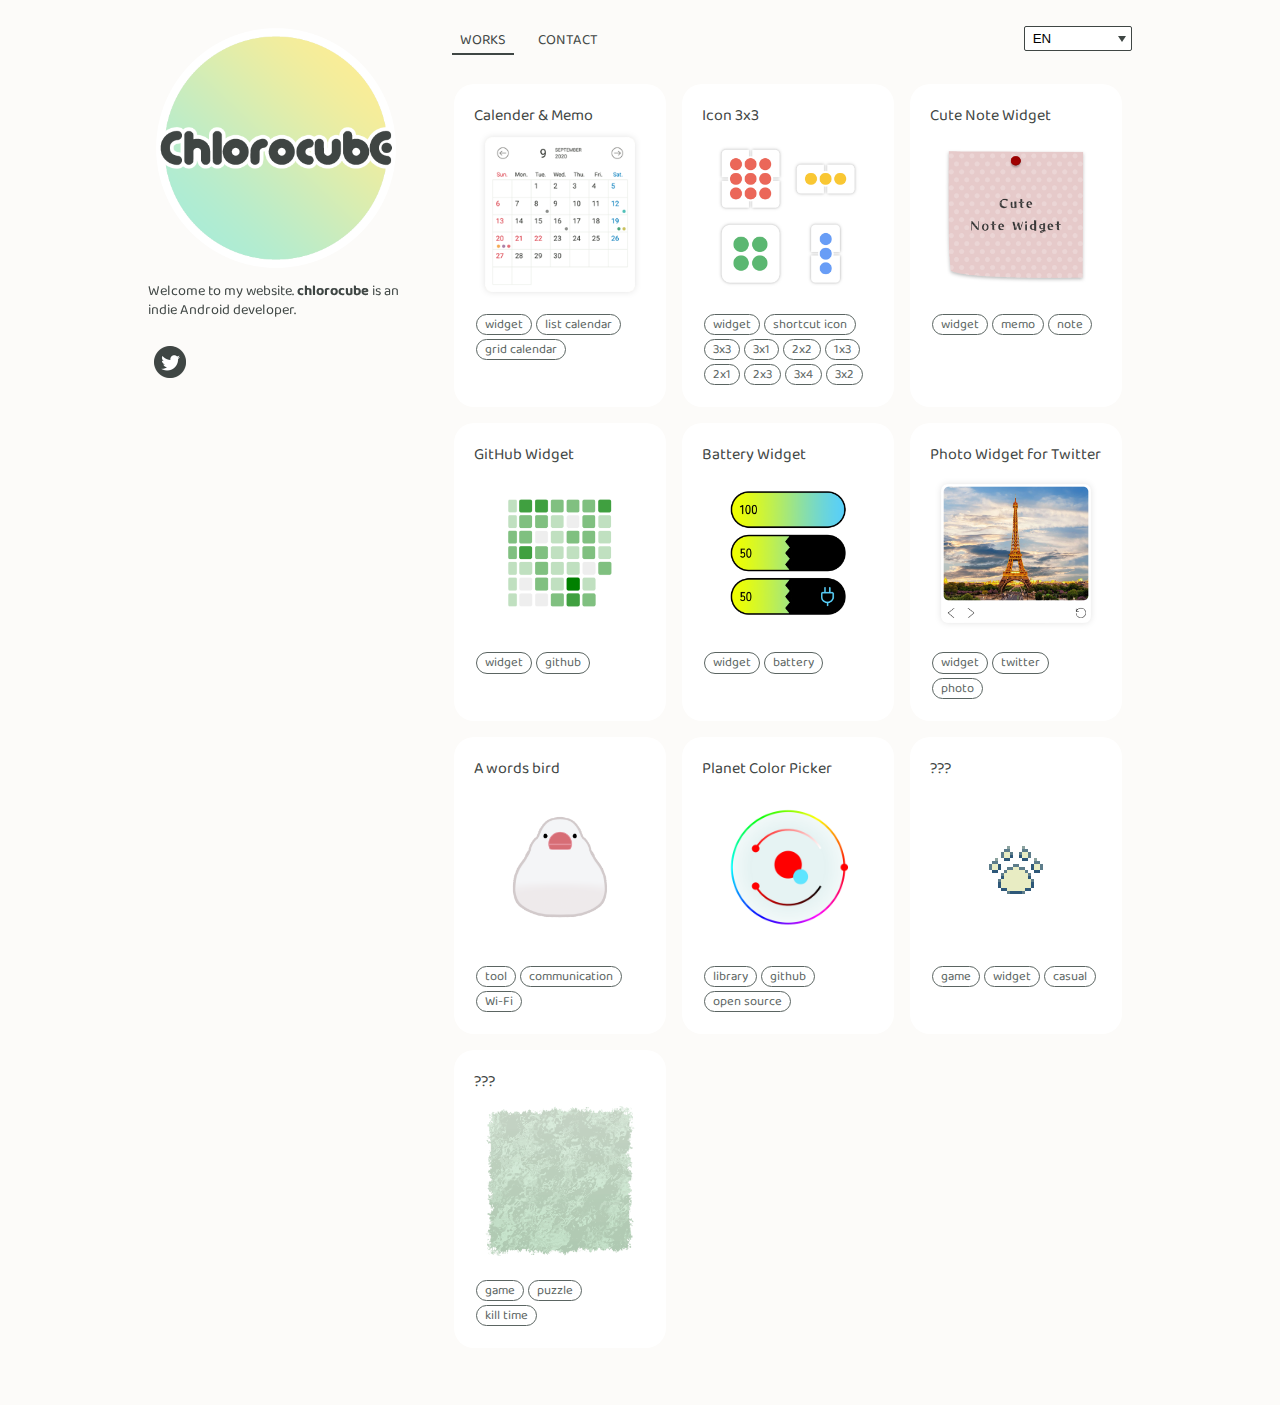
==== commit 79cecfc5: "[update] index.html, js" ====
--- a/index.html
+++ b/index.html
@@ -61,26 +61,31 @@
                 </div>
                 <div class="contents-app" onclick="clickAppMenu(2)">
                     <div class="thumbnail">
+                        <img src="img/cute_memo_icon.png">
+                    </div>
+                </div>
+                <div class="contents-app" onclick="clickAppMenu(3)">
+                    <div class="thumbnail">
                         <img src="img/contributions.png">
                     </div>
                 </div>
-                <div class="contents-app" onclick="clickAppMenu(3)">
+                <div class="contents-app" onclick="clickAppMenu(4)">
                     <div class="thumbnail">
                         <img src="img/battery_widget.png">
                     </div>
                 </div>
-                <div class="contents-app" onclick="clickAppMenu(4)">
+                <div class="contents-app" onclick="clickAppMenu(5)">
                     <div class="thumbnail">
                         <img class="shadow" src="img/photo_widget.png">
                     </div>
                 </div>
-                <div class="contents-app" onclick="clickAppMenu(5)">
+                <div class="contents-app" onclick="clickAppMenu(6)">
                     <div class="thumbnail">
                         <img src="img/finch_front.png">
                         <img src="img/finch_lean.png">
                     </div>
                 </div>
-                <div class="contents-app" onclick="clickAppMenu(6)">
+                <div class="contents-app" onclick="clickAppMenu(7)">
                     <div class="thumbnail">
                         <img src="img/red.png">
                         <img src="img/blue.png">
@@ -179,10 +184,25 @@
                 </div>
             </div>
             <div class="contents-app-page">
+                <div id="cute-note-widget">
+                    <div><img src="img/cute_memo_widget.png"></div>
+                    <br>
+                    <div class="feature-contents-cute-memo-widget">
+                    </div>
+                    <br>
+                    <div class="guide">
+                        <a href="https://play.google.com/store/apps/details?id=jp.co.chlorocube.cutememowidget">
+                            <img class="common-google-play-badge" src="img/google-play-badge.png"
+                                alt="Get it on Google Play" />
+                        </a>
+                    </div>
+                </div>
+            </div>
+            <div class="contents-app-page">
                 <div id="github-contributions">
                     <div><img src="img/github_widget.png"></div>
                     <br>
-                    <div class="feature-contents">
+                    <div class="feature-contents-github-contributions">
                     </div>
                     <br>
                     <div class="guide">
--- a/css/common.css
+++ b/css/common.css
@@ -1 +1 @@
-﻿@import url("https://fonts.googleapis.com/css?family=Baloo+2|Caveat|Cabin+Sketch&display=swap");html{overflow-y:scroll}body{height:100%;font-family:'Baloo 2', 'Meiryo UI', 'ヒラギノ角ゴ Pro W3', 'ヒラギノ角ゴ W3', sans-serif;font-size:0.9rem;line-height:1.2rem;color:#3f4644;background:#fcfbf9}a{color:#5b6562;font-size:1rem}a:hover{color:#59c7a6}*{margin:0;outline:none}::selection,::-moz-selection{color:#fff;background:#e2e0ca}.common-button{font-weight:bold;color:#3f4644;background:#fff;border:1px solid #3f4644;border-radius:24px;padding:11px 16px;margin-bottom:8px}.common-button:hover{cursor:pointer;transform:translateY(-1px)}.common-button-disable{font-weight:bold;color:#c0c6c9;background:#fff;border:1px solid #c0c6c9;border-radius:24px;padding:11px 16px;margin-bottom:8px}.common-button-close{display:flex;align-items:center;width:42px;height:42px;border-radius:50%;background:#fff}.common-button-close img{width:42px}.common-button-close:hover{cursor:pointer;transform:translateY(-1px)}.common-button-to-top{position:fixed;width:42px;height:42px;right:24px;bottom:24px;background-color:rgba(255,255,255,0.7);border:1px solid #3f4644;border-radius:50%}.common-button-to-top p{position:absolute;top:50%;left:50%;transform:translate(-50%, -50%)}.common-button-to-top:hover{cursor:pointer;transform:translateY(-1px)}.common-google-play-badge{position:relative;width:150px}.common-google-play-badge:hover{transform:translateY(-1px)}.common-sns-icon{position:relative;width:32px;padding:6px}.common-sns-icon:hover{transform:translateY(-1px)}#logo{position:relative;width:256px}@media screen and (min-width: 1024px){#root{width:1024px;margin:0 auto;display:flex}header{position:fixed;width:256px;padding:20px}#contents{position:relative;left:296px;width:728px;padding:20px;box-sizing:border-box}}@media screen and (max-width: 1023px){#root{width:728px;margin:0 auto}header{width:728px;padding:20px;box-sizing:border-box}#contents{position:relative;width:728px;padding:20px;box-sizing:border-box}}@media screen and (max-width: 727px){#root{width:inherit;margin:0 auto}header{width:inherit;padding:20px;box-sizing:border-box}header #logo{width:192px}#contents{position:relative;width:inherit;padding:20px;box-sizing:border-box}}nav{display:flex;justify-content:space-between}#contents-header{display:flex;align-items:center;padding-bottom:8px}#contents-header .title{font-size:1rem;padding-left:16px}#menu{display:flex;align-items:center}#menu div{margin:8px;padding:3px 8px;border-bottom:2px solid transparent}#menu div:hover{cursor:pointer;border-bottom:2px dotted #3f4644}#menu .menu-selected{cursor:default !important;border-bottom:2px solid #3f4644 !important}#select-lang{position:relative;top:6px;width:108px}#select-lang select{width:100%;padding:4px;background:#fff;border:1px solid #3f4644;border-radius:2px;-webkit-appearance:none;appearance:none}#select-lang::after{position:absolute;top:10px;right:6px;width:0;height:0;content:"";border-left:4px solid transparent;border-right:4px solid transparent;border-top:6px solid #3f4644;pointer-events:none}.contents-main{margin:2px}#works{display:flex;flex-wrap:wrap}#contact{background:#fff;border-radius:20px;padding:32px 20px}#contact #mail{display:flex;align-items:center}#contact #mail img{padding-right:4px}.contents-app{width:172px;background:#fff;border-radius:20px;margin:0px 8px 16px 8px;padding:20px}.contents-app:hover{cursor:pointer;transform:translateY(-1px)}.contents-app p{font-size:1rem;padding:2px 0 6px 0}.under-development{cursor:default !important;transform:none !important}.contents-app img{position:absolute;width:inherit}.contents-app .thumbnail{display:flex;align-items:center;position:relative;width:150px;height:150px;margin:auto;padding:8px 0}.contents-app .shadow{filter:drop-shadow(0 0 3px #e2e2e2)}.contents-app .keyword{display:flex;flex-wrap:wrap;padding:14px 0 0 0}.contents-app .keyword span{margin:2px;padding:0 8px;font-size:0.8rem;color:#5b6562;border:1px solid #5b6562;border-radius:12px}.slick-dots li{max-width:14px;margin:0}#calendar-and-memo{display:grid;grid-template-columns:4fr 1fr 4fr;min-width:540px;background:#fff;border-radius:20px 20px 0 0;padding:32px 12px 10px 12px}#calendar-and-memo:nth-child(2){border-radius:0 0 20px 20px}#calendar-and-memo p.label{font-size:1.5rem;font-family:'Caveat', cursive;text-align:center;padding-bottom:4px}#calendar-and-memo p.description{font-size:1.1rem;font-family:'Caveat', cursive;text-align:center;padding-top:28px}#calendar-and-memo .thumbnail{position:relative;width:224px;height:216px;margin:8px auto}#calendar-and-memo .thumbnail img{margin-top:6px;margin-left:10px}#calendar-and-memo .shadow{filter:drop-shadow(0 0 3px #e2e2e2)}#calendar-and-memo .guide{display:flex;align-items:center;justify-content:center;width:inherit;height:120px}.update-history-header,.feature-header{border-left:3px solid #7f8b88;font-size:0.8rem;padding:4px 0 2px 8px;margin-bottom:2px}.update-history-contents{font-size:0.8rem;padding:8px}.feature-contents-calendar{font-size:0.9rem;padding:8px;line-height:1.4rem;width:200%}.feature-contents{font-size:0.9rem;padding:8px;line-height:1.4rem}#icon3x3,#a-words-bird,#github-contributions,#planet-color-picker{background:#fff;border-radius:20px;padding:32px 20px}#planet-color-picker .label{font-size:1.4rem;font-family:'Cabin Sketch', cursive;padding:10px 0}#snow{background:url("../img/cold.png");background-size:cover;position:relative;width:inherit;height:inherit}#snow div{animation-fill-mode:forwards;animation-iteration-count:infinite;animation-name:Drop;animation-timing-function:linear;opacity:0;transform-origin:0px 0px;background:url("../img/snow01.png");background-size:cover;display:block;position:absolute;width:12px;height:12px}#snow div:nth-child(1),#snow div:nth-child(2),#snow div:nth-child(5),#snow div:nth-child(8){background:url("../img/snow02.png");background-size:cover}#snow div:nth-child(1){animation-duration:2.4s;left:2%}#snow div:nth-child(9){animation-delay:1.3s;animation-duration:2.5s;left:10%}#snow div:nth-child(2){animation-delay:0.3s;animation-duration:2.7s;left:19%}#snow div:nth-child(3){animation-delay:0.5s;animation-duration:2.9s;left:28%}#snow div:nth-child(4){animation-delay:0s;animation-duration:2.6s;left:38%}#snow div:nth-child(5){animation-delay:1s;animation-duration:2.6s;left:50%}#snow div:nth-child(6){animation-delay:1.2s;animation-duration:2.2s;left:60%}#snow div:nth-child(7){animation-delay:1.2s;animation-duration:2.7s;left:70%}#snow div:nth-child(8){animation-delay:1.4s;animation-duration:2.9s;left:89%}@keyframes Drop{0%{opacity:0;transform:translateY(0px)}50%{opacity:1;transform:translateY(50px)}100%{opacity:0.3;transform:translateY(120px)}}.pp-label{font-size:1.1rem;margin:24px 36px;padding-bottom:4px;border-bottom:2px dotted #ccc}.pp-frame{margin:24px 36px}.pp-frame a{color:#5b6562}
+﻿@import url("https://fonts.googleapis.com/css?family=Baloo+2|Caveat|Cabin+Sketch&display=swap");html{overflow-y:scroll}body{height:100%;font-family:'Baloo 2', 'Meiryo UI', 'ヒラギノ角ゴ Pro W3', 'ヒラギノ角ゴ W3', sans-serif;font-size:0.9rem;line-height:1.2rem;color:#3f4644;background:#fcfbf9}a{color:#5b6562;font-size:1rem}a:hover{color:#59c7a6}*{margin:0;outline:none}::selection,::-moz-selection{color:#fff;background:#e2e0ca}.common-button{font-weight:bold;color:#3f4644;background:#fff;border:1px solid #3f4644;border-radius:24px;padding:11px 16px;margin-bottom:8px}.common-button:hover{cursor:pointer;transform:translateY(-1px)}.common-button-disable{font-weight:bold;color:#c0c6c9;background:#fff;border:1px solid #c0c6c9;border-radius:24px;padding:11px 16px;margin-bottom:8px}.common-button-close{display:flex;align-items:center;width:42px;height:42px;border-radius:50%;background:#fff}.common-button-close img{width:42px}.common-button-close:hover{cursor:pointer;transform:translateY(-1px)}.common-button-to-top{position:fixed;width:42px;height:42px;right:24px;bottom:24px;background-color:rgba(255,255,255,0.7);border:1px solid #3f4644;border-radius:50%}.common-button-to-top p{position:absolute;top:50%;left:50%;transform:translate(-50%, -50%)}.common-button-to-top:hover{cursor:pointer;transform:translateY(-1px)}.common-google-play-badge{position:relative;width:150px}.common-google-play-badge:hover{transform:translateY(-1px)}.common-sns-icon{position:relative;width:32px;padding:6px}.common-sns-icon:hover{transform:translateY(-1px)}#logo{position:relative;width:256px}@media screen and (min-width: 1024px){#root{width:1024px;margin:0 auto;display:flex}header{position:fixed;width:256px;padding:20px}#contents{position:relative;left:296px;width:728px;padding:20px;box-sizing:border-box}}@media screen and (max-width: 1023px){#root{width:728px;margin:0 auto}header{width:728px;padding:20px;box-sizing:border-box}#contents{position:relative;width:728px;padding:20px;box-sizing:border-box}}@media screen and (max-width: 727px){#root{width:inherit;margin:0 auto}header{width:inherit;padding:20px;box-sizing:border-box}header #logo{width:192px}#contents{position:relative;width:inherit;padding:20px;box-sizing:border-box}}nav{display:flex;justify-content:space-between}#contents-header{display:flex;align-items:center;padding-bottom:8px}#contents-header .title{font-size:1rem;padding-left:16px}#menu{display:flex;align-items:center}#menu div{margin:8px;padding:3px 8px;border-bottom:2px solid transparent}#menu div:hover{cursor:pointer;border-bottom:2px dotted #3f4644}#menu .menu-selected{cursor:default !important;border-bottom:2px solid #3f4644 !important}#select-lang{position:relative;top:6px;width:108px}#select-lang select{width:100%;padding:4px;background:#fff;border:1px solid #3f4644;border-radius:2px;-webkit-appearance:none;appearance:none}#select-lang::after{position:absolute;top:10px;right:6px;width:0;height:0;content:"";border-left:4px solid transparent;border-right:4px solid transparent;border-top:6px solid #3f4644;pointer-events:none}.contents-main{margin:2px}#works{display:flex;flex-wrap:wrap}#contact{background:#fff;border-radius:20px;padding:32px 20px}#contact #mail{display:flex;align-items:center}#contact #mail img{padding-right:4px}.contents-app{width:172px;background:#fff;border-radius:20px;margin:0px 8px 16px 8px;padding:20px}.contents-app:hover{cursor:pointer;transform:translateY(-1px)}.contents-app p{font-size:1rem;padding:2px 0 6px 0}.under-development{cursor:default !important;transform:none !important}.contents-app img{position:absolute;width:inherit}.contents-app .thumbnail{display:flex;align-items:center;position:relative;width:150px;height:150px;margin:auto;padding:8px 0}.contents-app .shadow{filter:drop-shadow(0 0 3px #e2e2e2)}.contents-app .keyword{display:flex;flex-wrap:wrap;padding:14px 0 0 0}.contents-app .keyword span{margin:2px;padding:0 8px;font-size:0.8rem;color:#5b6562;border:1px solid #5b6562;border-radius:12px}.slick-dots li{max-width:14px;margin:0}#calendar-and-memo{display:grid;grid-template-columns:4fr 1fr 4fr;min-width:540px;background:#fff;border-radius:20px 20px 0 0;padding:32px 12px 10px 12px}#calendar-and-memo:nth-child(2){border-radius:0 0 20px 20px}#calendar-and-memo p.label{font-size:1.5rem;font-family:'Caveat', cursive;text-align:center;padding-bottom:4px}#calendar-and-memo p.description{font-size:1.1rem;font-family:'Caveat', cursive;text-align:center;padding-top:28px}#calendar-and-memo .thumbnail{position:relative;width:224px;height:216px;margin:8px auto}#calendar-and-memo .thumbnail img{margin-top:6px;margin-left:10px}#calendar-and-memo .shadow{filter:drop-shadow(0 0 3px #e2e2e2)}#calendar-and-memo .guide{display:flex;align-items:center;justify-content:center;width:inherit;height:120px}.update-history-header,.feature-header{border-left:3px solid #7f8b88;font-size:0.8rem;padding:4px 0 2px 8px;margin-bottom:2px}.update-history-contents{font-size:0.8rem;padding:8px}.feature-contents-calendar{font-size:0.9rem;padding:8px;line-height:1.4rem;width:200%}.feature-contents{font-size:0.9rem;padding:8px;line-height:1.4rem}#icon3x3,#a-words-bird,#battery-widget,#cute-note-widget,#github-contributions,#photo-widget-for-twitter,#planet-color-picker{background:#fff;border-radius:20px;padding:32px 20px}#planet-color-picker .label{font-size:1.4rem;font-family:'Cabin Sketch', cursive;padding:10px 0}#snow{background:url("../img/cold.png");background-size:cover;position:relative;width:inherit;height:inherit}#snow div{animation-fill-mode:forwards;animation-iteration-count:infinite;animation-name:Drop;animation-timing-function:linear;opacity:0;transform-origin:0px 0px;background:url("../img/snow01.png");background-size:cover;display:block;position:absolute;width:12px;height:12px}#snow div:nth-child(1),#snow div:nth-child(2),#snow div:nth-child(5),#snow div:nth-child(8){background:url("../img/snow02.png");background-size:cover}#snow div:nth-child(1){animation-duration:2.4s;left:2%}#snow div:nth-child(9){animation-delay:1.3s;animation-duration:2.5s;left:10%}#snow div:nth-child(2){animation-delay:0.3s;animation-duration:2.7s;left:19%}#snow div:nth-child(3){animation-delay:0.5s;animation-duration:2.9s;left:28%}#snow div:nth-child(4){animation-delay:0s;animation-duration:2.6s;left:38%}#snow div:nth-child(5){animation-delay:1s;animation-duration:2.6s;left:50%}#snow div:nth-child(6){animation-delay:1.2s;animation-duration:2.2s;left:60%}#snow div:nth-child(7){animation-delay:1.2s;animation-duration:2.7s;left:70%}#snow div:nth-child(8){animation-delay:1.4s;animation-duration:2.9s;left:89%}@keyframes Drop{0%{opacity:0;transform:translateY(0px)}50%{opacity:1;transform:translateY(50px)}100%{opacity:0.3;transform:translateY(120px)}}.pp-label{font-size:1.1rem;margin:24px 36px;padding-bottom:4px;border-bottom:2px dotted #ccc}.pp-frame{margin:24px 36px}.pp-frame a{color:#5b6562}
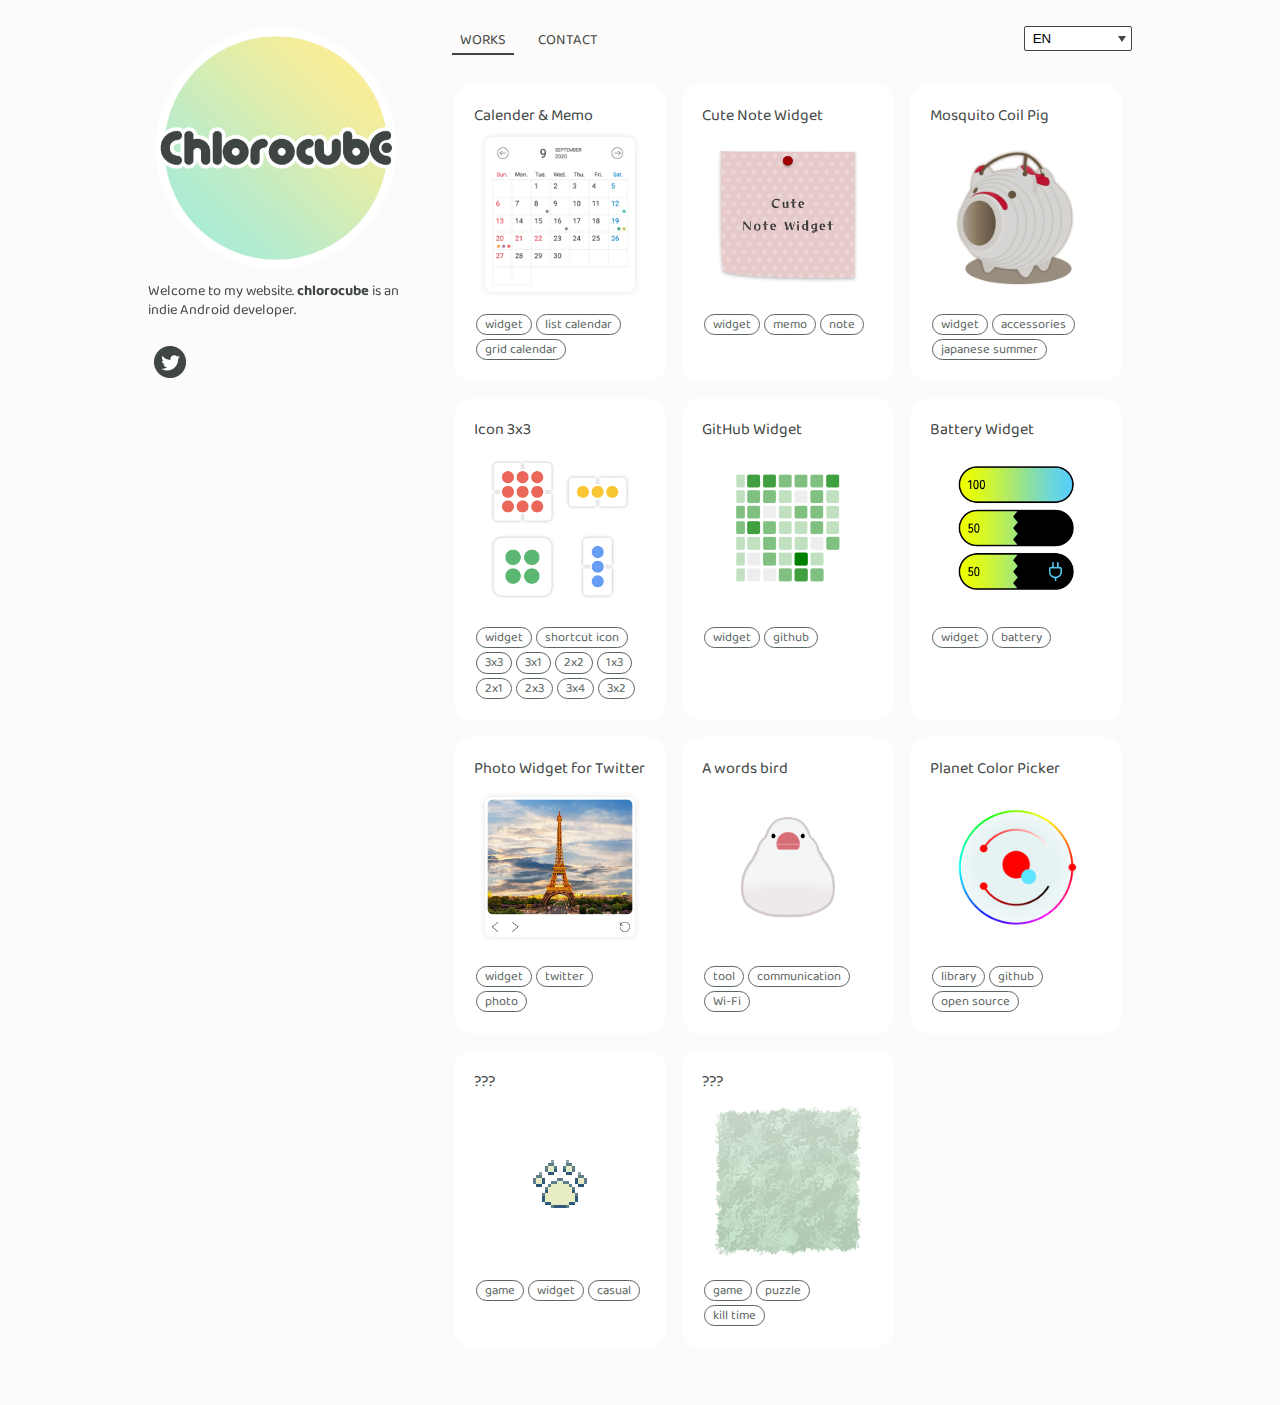
==== commit 1011fdcf: "[update] index.html, js, css" ====
--- a/index.html
+++ b/index.html
@@ -56,36 +56,41 @@
                 </div>
                 <div class="contents-app" onclick="clickAppMenu(1)">
                     <div class="thumbnail">
+                        <img src="img/cute_memo_icon.png">
+                    </div>
+                </div>
+                <div class="contents-app" onclick="clickAppMenu(2)">
+                    <div class="thumbnail">
+                        <img src="img/pig.png">
+                    </div>
+                </div>
+                <div class="contents-app" onclick="clickAppMenu(3)">
+                    <div class="thumbnail">
                         <img src="img/icon3x3.png">
                     </div>
                 </div>
-                <div class="contents-app" onclick="clickAppMenu(2)">
-                    <div class="thumbnail">
-                        <img src="img/cute_memo_icon.png">
-                    </div>
-                </div>
-                <div class="contents-app" onclick="clickAppMenu(3)">
+                <div class="contents-app" onclick="clickAppMenu(4)">
                     <div class="thumbnail">
                         <img src="img/contributions.png">
                     </div>
                 </div>
-                <div class="contents-app" onclick="clickAppMenu(4)">
+                <div class="contents-app" onclick="clickAppMenu(5)">
                     <div class="thumbnail">
                         <img src="img/battery_widget.png">
                     </div>
                 </div>
-                <div class="contents-app" onclick="clickAppMenu(5)">
+                <div class="contents-app" onclick="clickAppMenu(6)">
                     <div class="thumbnail">
                         <img class="shadow" src="img/photo_widget.png">
                     </div>
                 </div>
-                <div class="contents-app" onclick="clickAppMenu(6)">
+                <div class="contents-app" onclick="clickAppMenu(7)">
                     <div class="thumbnail">
                         <img src="img/finch_front.png">
                         <img src="img/finch_lean.png">
                     </div>
                 </div>
-                <div class="contents-app" onclick="clickAppMenu(7)">
+                <div class="contents-app" onclick="clickAppMenu(8)">
                     <div class="thumbnail">
                         <img src="img/red.png">
                         <img src="img/blue.png">
@@ -173,6 +178,34 @@
                 </div>
             </div>
             <div class="contents-app-page">
+                <div id="cute-note-widget">
+                    <div><img src="img/cute_memo_widget.png" class="contents-app-page-preview"></div>
+                    <br>
+                    <div class="feature-contents-cute-memo-widget">
+                    </div>
+                    <br>
+                    <div class="guide">
+                        <a href="https://play.google.com/store/apps/details?id=jp.co.chlorocube.cutememowidget">
+                            <img class="common-google-play-badge" src="img/google-play-badge.png"
+                                alt="Get it on Google Play" />
+                        </a>
+                    </div>
+                </div>
+            </div>
+            <div class="contents-app-page">
+                <div id="mosquito-coil">
+                    <div class="feature-contents-mosquito-coil">
+                    </div>
+                    <br>
+                    <div class="guide">
+                        <a href="https://play.google.com/store/apps/details?id=jp.co.chlorocube.mosquitocoil">
+                            <img class="common-google-play-badge" src="img/google-play-badge.png"
+                                alt="Get it on Google Play" />
+                        </a>
+                    </div>
+                </div>
+            </div>
+            <div class="contents-app-page">
                 <div id="icon3x3">
                     <p>writing...</p>
                     <div class="guide">
@@ -184,23 +217,8 @@
                 </div>
             </div>
             <div class="contents-app-page">
-                <div id="cute-note-widget">
-                    <div><img src="img/cute_memo_widget.png"></div>
-                    <br>
-                    <div class="feature-contents-cute-memo-widget">
-                    </div>
-                    <br>
-                    <div class="guide">
-                        <a href="https://play.google.com/store/apps/details?id=jp.co.chlorocube.cutememowidget">
-                            <img class="common-google-play-badge" src="img/google-play-badge.png"
-                                alt="Get it on Google Play" />
-                        </a>
-                    </div>
-                </div>
-            </div>
-            <div class="contents-app-page">
                 <div id="github-contributions">
-                    <div><img src="img/github_widget.png"></div>
+                    <div><img src="img/github_widget.png" class="contents-app-page-preview"></div>
                     <br>
                     <div class="feature-contents-github-contributions">
                     </div>
--- a/css/common.css
+++ b/css/common.css
@@ -1 +1 @@
-﻿@import url("https://fonts.googleapis.com/css?family=Baloo+2|Caveat|Cabin+Sketch&display=swap");html{overflow-y:scroll}body{height:100%;font-family:'Baloo 2', 'Meiryo UI', 'ヒラギノ角ゴ Pro W3', 'ヒラギノ角ゴ W3', sans-serif;font-size:0.9rem;line-height:1.2rem;color:#3f4644;background:#fcfbf9}a{color:#5b6562;font-size:1rem}a:hover{color:#59c7a6}*{margin:0;outline:none}::selection,::-moz-selection{color:#fff;background:#e2e0ca}.common-button{font-weight:bold;color:#3f4644;background:#fff;border:1px solid #3f4644;border-radius:24px;padding:11px 16px;margin-bottom:8px}.common-button:hover{cursor:pointer;transform:translateY(-1px)}.common-button-disable{font-weight:bold;color:#c0c6c9;background:#fff;border:1px solid #c0c6c9;border-radius:24px;padding:11px 16px;margin-bottom:8px}.common-button-close{display:flex;align-items:center;width:42px;height:42px;border-radius:50%;background:#fff}.common-button-close img{width:42px}.common-button-close:hover{cursor:pointer;transform:translateY(-1px)}.common-button-to-top{position:fixed;width:42px;height:42px;right:24px;bottom:24px;background-color:rgba(255,255,255,0.7);border:1px solid #3f4644;border-radius:50%}.common-button-to-top p{position:absolute;top:50%;left:50%;transform:translate(-50%, -50%)}.common-button-to-top:hover{cursor:pointer;transform:translateY(-1px)}.common-google-play-badge{position:relative;width:150px}.common-google-play-badge:hover{transform:translateY(-1px)}.common-sns-icon{position:relative;width:32px;padding:6px}.common-sns-icon:hover{transform:translateY(-1px)}#logo{position:relative;width:256px}@media screen and (min-width: 1024px){#root{width:1024px;margin:0 auto;display:flex}header{position:fixed;width:256px;padding:20px}#contents{position:relative;left:296px;width:728px;padding:20px;box-sizing:border-box}}@media screen and (max-width: 1023px){#root{width:728px;margin:0 auto}header{width:728px;padding:20px;box-sizing:border-box}#contents{position:relative;width:728px;padding:20px;box-sizing:border-box}}@media screen and (max-width: 727px){#root{width:inherit;margin:0 auto}header{width:inherit;padding:20px;box-sizing:border-box}header #logo{width:192px}#contents{position:relative;width:inherit;padding:20px;box-sizing:border-box}}nav{display:flex;justify-content:space-between}#contents-header{display:flex;align-items:center;padding-bottom:8px}#contents-header .title{font-size:1rem;padding-left:16px}#menu{display:flex;align-items:center}#menu div{margin:8px;padding:3px 8px;border-bottom:2px solid transparent}#menu div:hover{cursor:pointer;border-bottom:2px dotted #3f4644}#menu .menu-selected{cursor:default !important;border-bottom:2px solid #3f4644 !important}#select-lang{position:relative;top:6px;width:108px}#select-lang select{width:100%;padding:4px;background:#fff;border:1px solid #3f4644;border-radius:2px;-webkit-appearance:none;appearance:none}#select-lang::after{position:absolute;top:10px;right:6px;width:0;height:0;content:"";border-left:4px solid transparent;border-right:4px solid transparent;border-top:6px solid #3f4644;pointer-events:none}.contents-main{margin:2px}#works{display:flex;flex-wrap:wrap}#contact{background:#fff;border-radius:20px;padding:32px 20px}#contact #mail{display:flex;align-items:center}#contact #mail img{padding-right:4px}.contents-app{width:172px;background:#fff;border-radius:20px;margin:0px 8px 16px 8px;padding:20px}.contents-app:hover{cursor:pointer;transform:translateY(-1px)}.contents-app p{font-size:1rem;padding:2px 0 6px 0}.under-development{cursor:default !important;transform:none !important}.contents-app img{position:absolute;width:inherit}.contents-app .thumbnail{display:flex;align-items:center;position:relative;width:150px;height:150px;margin:auto;padding:8px 0}.contents-app .shadow{filter:drop-shadow(0 0 3px #e2e2e2)}.contents-app .keyword{display:flex;flex-wrap:wrap;padding:14px 0 0 0}.contents-app .keyword span{margin:2px;padding:0 8px;font-size:0.8rem;color:#5b6562;border:1px solid #5b6562;border-radius:12px}.slick-dots li{max-width:14px;margin:0}#calendar-and-memo{display:grid;grid-template-columns:4fr 1fr 4fr;min-width:540px;background:#fff;border-radius:20px 20px 0 0;padding:32px 12px 10px 12px}#calendar-and-memo:nth-child(2){border-radius:0 0 20px 20px}#calendar-and-memo p.label{font-size:1.5rem;font-family:'Caveat', cursive;text-align:center;padding-bottom:4px}#calendar-and-memo p.description{font-size:1.1rem;font-family:'Caveat', cursive;text-align:center;padding-top:28px}#calendar-and-memo .thumbnail{position:relative;width:224px;height:216px;margin:8px auto}#calendar-and-memo .thumbnail img{margin-top:6px;margin-left:10px}#calendar-and-memo .shadow{filter:drop-shadow(0 0 3px #e2e2e2)}#calendar-and-memo .guide{display:flex;align-items:center;justify-content:center;width:inherit;height:120px}.update-history-header,.feature-header{border-left:3px solid #7f8b88;font-size:0.8rem;padding:4px 0 2px 8px;margin-bottom:2px}.update-history-contents{font-size:0.8rem;padding:8px}.feature-contents-calendar{font-size:0.9rem;padding:8px;line-height:1.4rem;width:200%}.feature-contents{font-size:0.9rem;padding:8px;line-height:1.4rem}#icon3x3,#a-words-bird,#battery-widget,#cute-note-widget,#github-contributions,#photo-widget-for-twitter,#planet-color-picker{background:#fff;border-radius:20px;padding:32px 20px}#planet-color-picker .label{font-size:1.4rem;font-family:'Cabin Sketch', cursive;padding:10px 0}#snow{background:url("../img/cold.png");background-size:cover;position:relative;width:inherit;height:inherit}#snow div{animation-fill-mode:forwards;animation-iteration-count:infinite;animation-name:Drop;animation-timing-function:linear;opacity:0;transform-origin:0px 0px;background:url("../img/snow01.png");background-size:cover;display:block;position:absolute;width:12px;height:12px}#snow div:nth-child(1),#snow div:nth-child(2),#snow div:nth-child(5),#snow div:nth-child(8){background:url("../img/snow02.png");background-size:cover}#snow div:nth-child(1){animation-duration:2.4s;left:2%}#snow div:nth-child(9){animation-delay:1.3s;animation-duration:2.5s;left:10%}#snow div:nth-child(2){animation-delay:0.3s;animation-duration:2.7s;left:19%}#snow div:nth-child(3){animation-delay:0.5s;animation-duration:2.9s;left:28%}#snow div:nth-child(4){animation-delay:0s;animation-duration:2.6s;left:38%}#snow div:nth-child(5){animation-delay:1s;animation-duration:2.6s;left:50%}#snow div:nth-child(6){animation-delay:1.2s;animation-duration:2.2s;left:60%}#snow div:nth-child(7){animation-delay:1.2s;animation-duration:2.7s;left:70%}#snow div:nth-child(8){animation-delay:1.4s;animation-duration:2.9s;left:89%}@keyframes Drop{0%{opacity:0;transform:translateY(0px)}50%{opacity:1;transform:translateY(50px)}100%{opacity:0.3;transform:translateY(120px)}}.pp-label{font-size:1.1rem;margin:24px 36px;padding-bottom:4px;border-bottom:2px dotted #ccc}.pp-frame{margin:24px 36px}.pp-frame a{color:#5b6562}
+﻿@import url("https://fonts.googleapis.com/css?family=Baloo+2|Caveat|Cabin+Sketch&display=swap");html{overflow-y:scroll}body{height:100%;font-family:'Baloo 2', 'Meiryo UI', 'ヒラギノ角ゴ Pro W3', 'ヒラギノ角ゴ W3', sans-serif;font-size:0.9rem;line-height:1.2rem;color:#3f4644;background:#fcfbf9}a{color:#5b6562;font-size:1rem}a:hover{color:#59c7a6}*{margin:0;outline:none}::selection,::-moz-selection{color:#fff;background:#e2e0ca}.common-button{font-weight:bold;color:#3f4644;background:#fff;border:1px solid #3f4644;border-radius:24px;padding:11px 16px;margin-bottom:8px}.common-button:hover{cursor:pointer;transform:translateY(-1px)}.common-button-disable{font-weight:bold;color:#c0c6c9;background:#fff;border:1px solid #c0c6c9;border-radius:24px;padding:11px 16px;margin-bottom:8px}.common-button-close{display:flex;align-items:center;width:42px;height:42px;border-radius:50%;background:#fff}.common-button-close img{width:42px}.common-button-close:hover{cursor:pointer;transform:translateY(-1px)}.common-button-to-top{position:fixed;width:42px;height:42px;right:24px;bottom:24px;background-color:rgba(255,255,255,0.7);border:1px solid #3f4644;border-radius:50%}.common-button-to-top p{position:absolute;top:50%;left:50%;transform:translate(-50%, -50%)}.common-button-to-top:hover{cursor:pointer;transform:translateY(-1px)}.common-google-play-badge{position:relative;width:150px}.common-google-play-badge:hover{transform:translateY(-1px)}.common-sns-icon{position:relative;width:32px;padding:6px}.common-sns-icon:hover{transform:translateY(-1px)}#logo{position:relative;width:256px}@media screen and (min-width: 1024px){#root{width:1024px;margin:0 auto;display:flex}header{position:fixed;width:256px;padding:20px}#contents{position:relative;left:296px;width:728px;padding:20px;box-sizing:border-box}}@media screen and (max-width: 1023px){#root{width:728px;margin:0 auto}header{width:728px;padding:20px;box-sizing:border-box}#contents{position:relative;width:728px;padding:20px;box-sizing:border-box}}@media screen and (max-width: 727px){#root{width:inherit;margin:0 auto}header{width:inherit;padding:20px;box-sizing:border-box}header #logo{width:192px}#contents{position:relative;width:inherit;padding:20px;box-sizing:border-box}}nav{display:flex;justify-content:space-between}#contents-header{display:flex;align-items:center;padding-bottom:8px}#contents-header .title{font-size:1rem;padding-left:16px}#menu{display:flex;align-items:center}#menu div{margin:8px;padding:3px 8px;border-bottom:2px solid transparent}#menu div:hover{cursor:pointer;border-bottom:2px dotted #3f4644}#menu .menu-selected{cursor:default !important;border-bottom:2px solid #3f4644 !important}#select-lang{position:relative;top:6px;width:108px}#select-lang select{width:100%;padding:4px;background:#fff;border:1px solid #3f4644;border-radius:2px;-webkit-appearance:none;appearance:none}#select-lang::after{position:absolute;top:10px;right:6px;width:0;height:0;content:"";border-left:4px solid transparent;border-right:4px solid transparent;border-top:6px solid #3f4644;pointer-events:none}.contents-main{margin:2px}#works{display:flex;flex-wrap:wrap}#contact{background:#fff;border-radius:20px;padding:32px 20px}#contact #mail{display:flex;align-items:center}#contact #mail img{padding-right:4px}.contents-app{width:172px;background:#fff;border-radius:20px;margin:0px 8px 16px 8px;padding:20px}.contents-app:hover{cursor:pointer;transform:translateY(-1px)}.contents-app p{font-size:1rem;padding:2px 0 6px 0}.under-development{cursor:default !important;transform:none !important}.contents-app img{position:absolute;width:inherit}.contents-app .thumbnail{display:flex;align-items:center;position:relative;width:150px;height:150px;margin:auto;padding:8px 0}.contents-app .shadow{filter:drop-shadow(0 0 3px #e2e2e2)}.contents-app .keyword{display:flex;flex-wrap:wrap;padding:14px 0 0 0}.contents-app .keyword span{margin:2px;padding:0 8px;font-size:0.8rem;color:#5b6562;border:1px solid #5b6562;border-radius:12px}.contents-app-page-preview{max-width:100%}.slick-dots li{max-width:14px;margin:0}#calendar-and-memo{display:grid;grid-template-columns:4fr 1fr 4fr;min-width:540px;background:#fff;border-radius:20px 20px 0 0;padding:32px 12px 10px 12px}#calendar-and-memo:nth-child(2){border-radius:0 0 20px 20px}#calendar-and-memo p.label{font-size:1.5rem;font-family:'Caveat', cursive;text-align:center;padding-bottom:4px}#calendar-and-memo p.description{font-size:1.1rem;font-family:'Caveat', cursive;text-align:center;padding-top:28px}#calendar-and-memo .thumbnail{position:relative;width:224px;height:216px;margin:8px auto}#calendar-and-memo .thumbnail img{margin-top:6px;margin-left:10px}#calendar-and-memo .shadow{filter:drop-shadow(0 0 3px #e2e2e2)}#calendar-and-memo .guide{display:flex;align-items:center;justify-content:center;width:inherit;height:120px}.update-history-header,.feature-header{border-left:3px solid #7f8b88;font-size:0.8rem;padding:4px 0 2px 8px;margin-bottom:2px}.update-history-contents{font-size:0.8rem;padding:8px}.feature-contents-calendar{font-size:0.9rem;padding:8px;line-height:1.4rem;width:200%}.feature-contents{font-size:0.9rem;padding:8px;line-height:1.4rem}#mosquito-coil,#icon3x3,#a-words-bird,#battery-widget,#cute-note-widget,#github-contributions,#photo-widget-for-twitter,#planet-color-picker{background:#fff;border-radius:20px;padding:32px 20px}#planet-color-picker .label{font-size:1.4rem;font-family:'Cabin Sketch', cursive;padding:10px 0}#snow{background:url("../img/cold.png");background-size:cover;position:relative;width:inherit;height:inherit}#snow div{animation-fill-mode:forwards;animation-iteration-count:infinite;animation-name:Drop;animation-timing-function:linear;opacity:0;transform-origin:0px 0px;background:url("../img/snow01.png");background-size:cover;display:block;position:absolute;width:12px;height:12px}#snow div:nth-child(1),#snow div:nth-child(2),#snow div:nth-child(5),#snow div:nth-child(8){background:url("../img/snow02.png");background-size:cover}#snow div:nth-child(1){animation-duration:2.4s;left:2%}#snow div:nth-child(9){animation-delay:1.3s;animation-duration:2.5s;left:10%}#snow div:nth-child(2){animation-delay:0.3s;animation-duration:2.7s;left:19%}#snow div:nth-child(3){animation-delay:0.5s;animation-duration:2.9s;left:28%}#snow div:nth-child(4){animation-delay:0s;animation-duration:2.6s;left:38%}#snow div:nth-child(5){animation-delay:1s;animation-duration:2.6s;left:50%}#snow div:nth-child(6){animation-delay:1.2s;animation-duration:2.2s;left:60%}#snow div:nth-child(7){animation-delay:1.2s;animation-duration:2.7s;left:70%}#snow div:nth-child(8){animation-delay:1.4s;animation-duration:2.9s;left:89%}@keyframes Drop{0%{opacity:0;transform:translateY(0px)}50%{opacity:1;transform:translateY(50px)}100%{opacity:0.3;transform:translateY(120px)}}.pp-label{font-size:1.1rem;margin:24px 36px;padding-bottom:4px;border-bottom:2px dotted #ccc}.pp-frame{margin:24px 36px}.pp-frame a{color:#5b6562}
